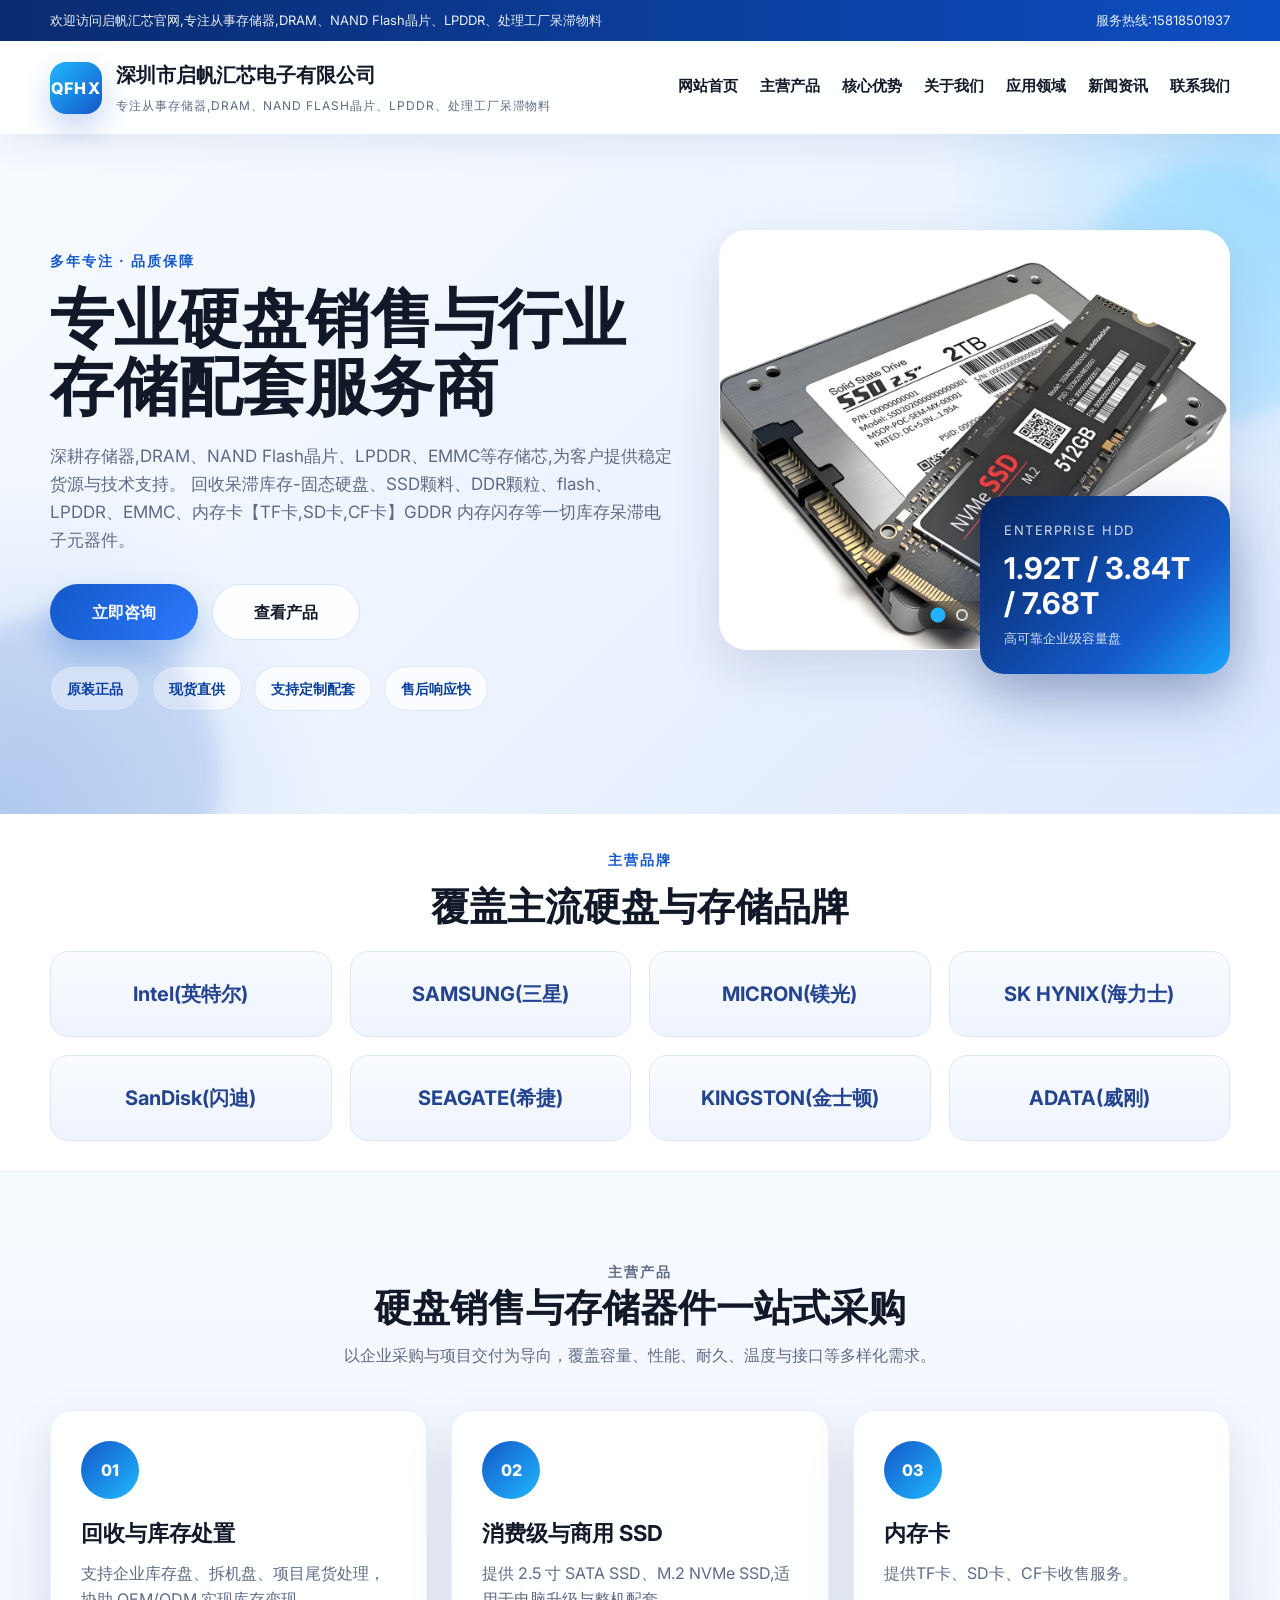
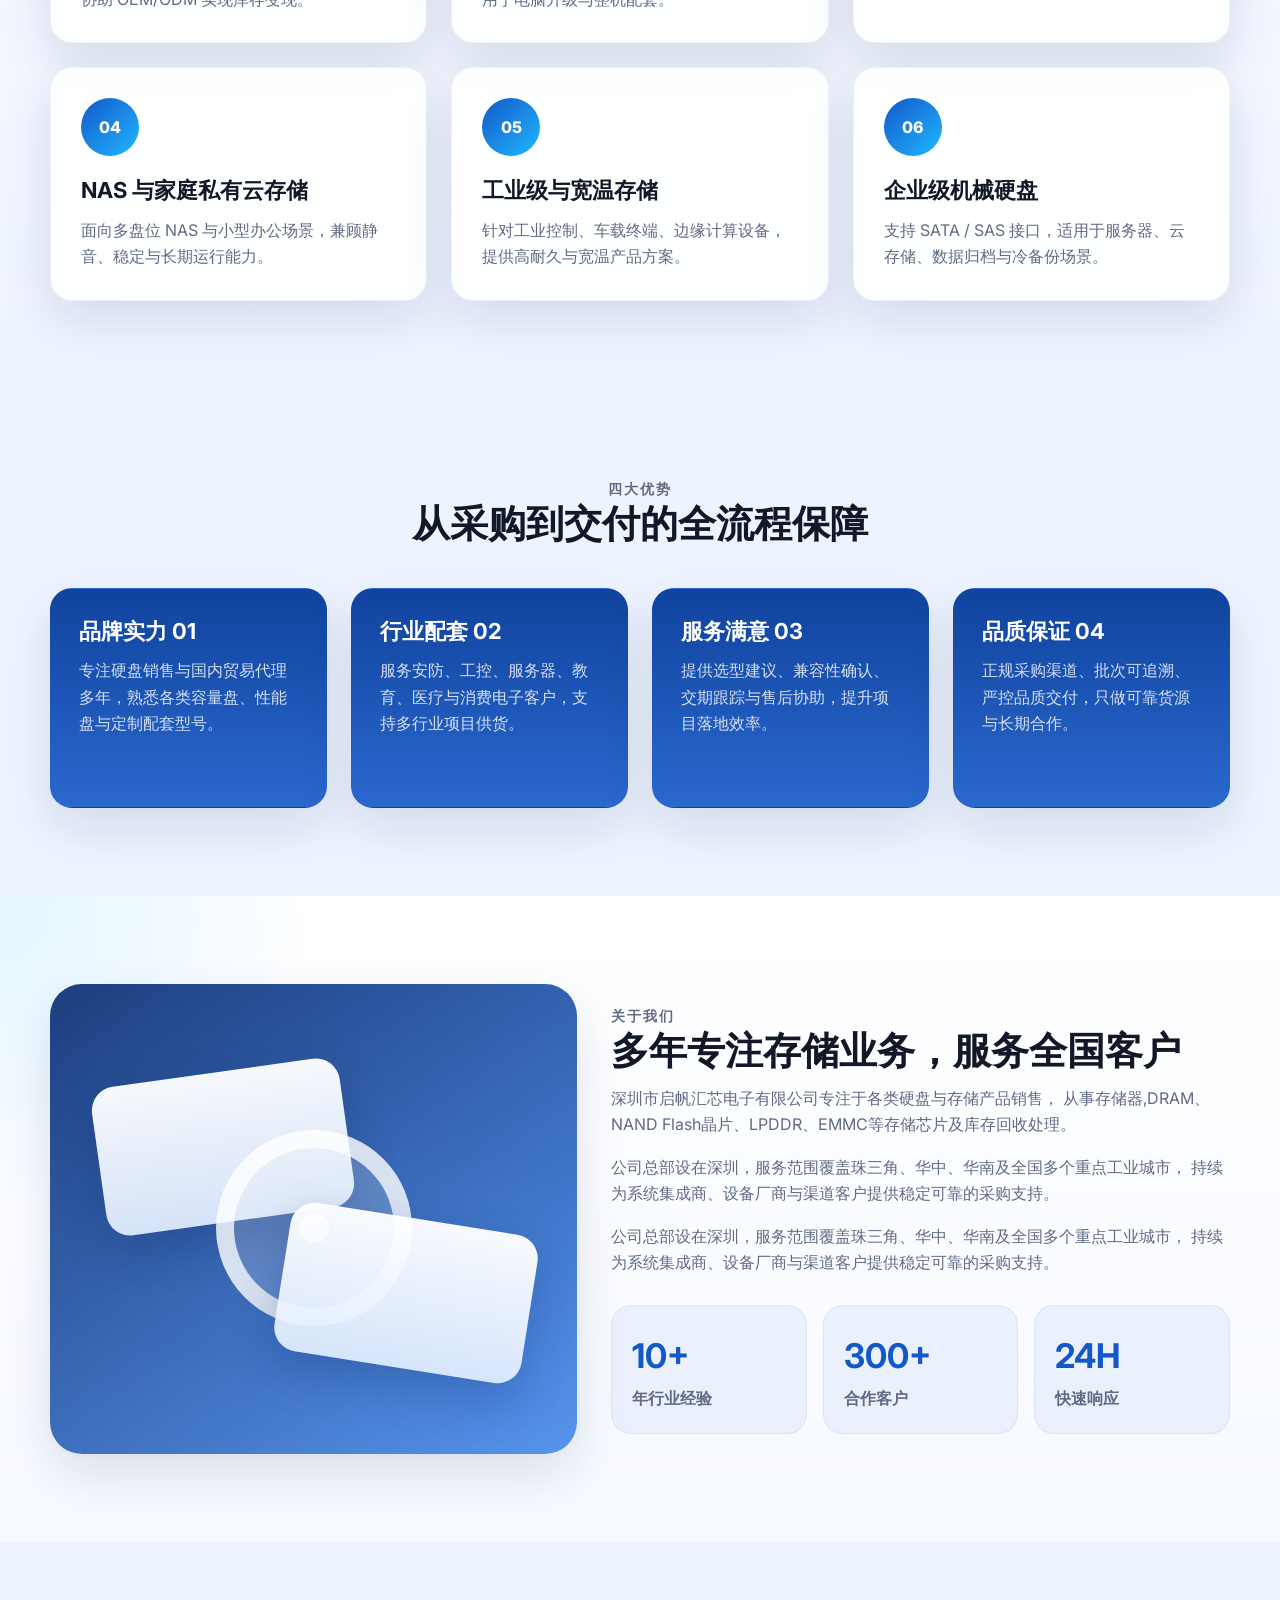
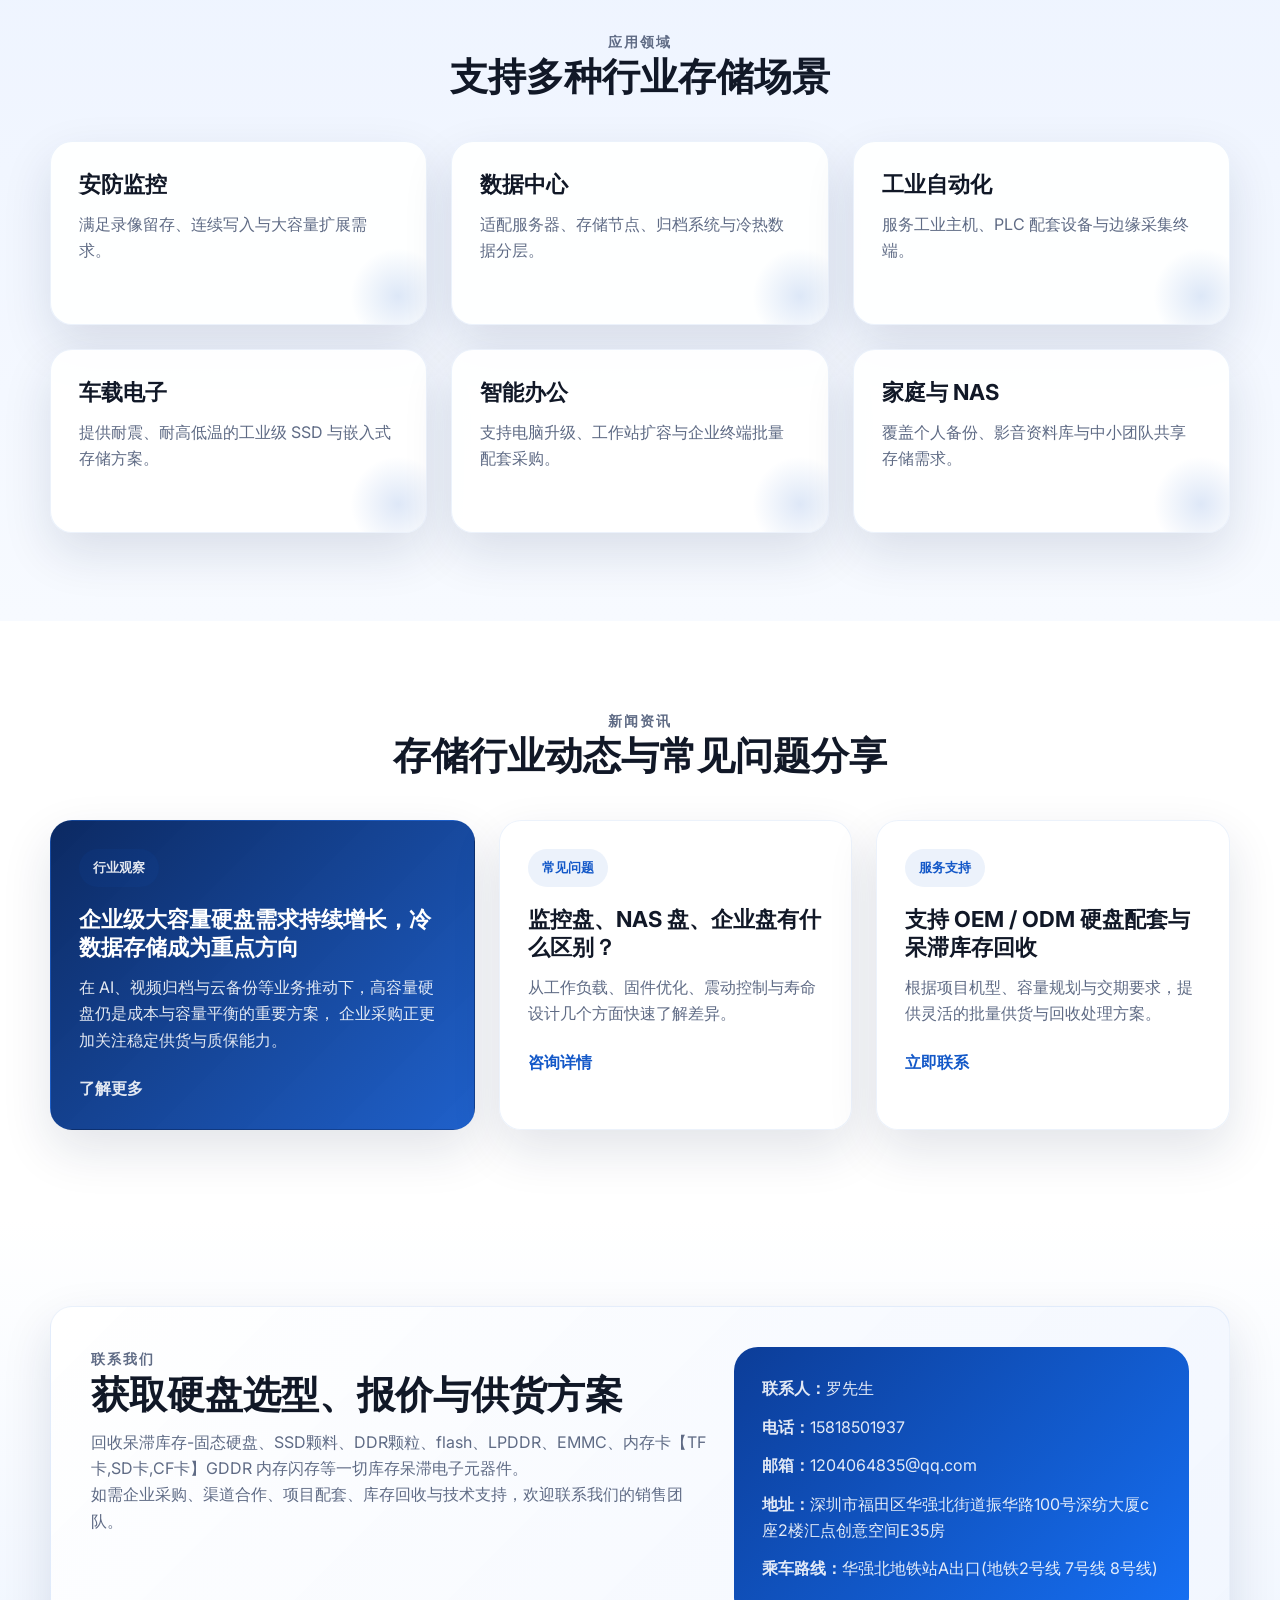
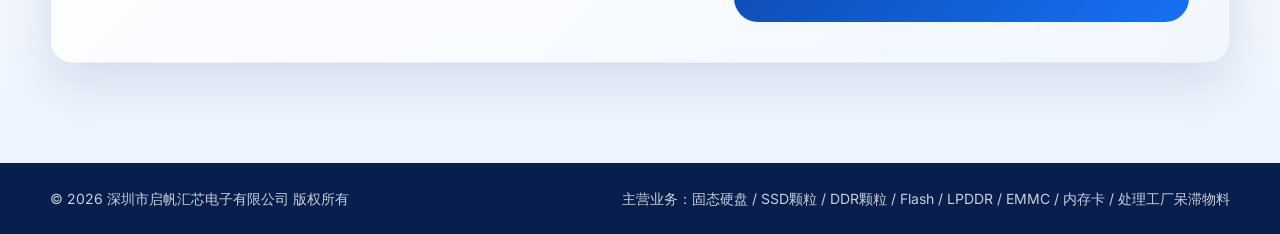
==== index.html @ 25a05909 "Update index.html" ====
<!DOCTYPE html>
<html lang="zh-CN">
<head>
  <meta charset="UTF-8">
  <meta name="viewport" content="width=device-width, initial-scale=1.0">
  <title>深圳市启帆汇芯电子有限公司专注从事存储器,DRAM、NAND Flash晶片、LPDDR、EMMC等存储芯片。</title>
  <meta
    name="description"
    content="深圳市启帆汇芯电子有限公司专注从事存储器,DRAM、NAND Flash晶片、LPDDR、EMMC等存储芯片。"
  >
  <link rel="preconnect" href="https://fonts.googleapis.com">
  <link rel="preconnect" href="https://fonts.gstatic.com" crossorigin>
  <link href="https://fonts.googleapis.com/css2?family=Inter:wght@400;500;600;700;800&display=swap" rel="stylesheet">
  <link rel="stylesheet" href="./styles.css">
</head>
  <script>
const track = document.querySelector('.carousel-track');
const slides = Array.from(track.children);
let currentIndex = 0;

function goToSlide(index) {
  track.style.transform = `translateX(-${index * 100}%)`;
}

// 自动轮播，每5秒切换一次
setInterval(() => {
  currentIndex = (currentIndex + 1) % slides.length;
  goToSlide(currentIndex);
}, 5000);
</script>
<body>
  <header class="site-header">
    <div class="topbar">
      <div class="container topbar-inner">
        <p>欢迎访问启帆汇芯官网,专注从事存储器,DRAM、NAND Flash晶片、LPDDR、处理工厂呆滞物料</p>
        <p>服务热线:15818501937</p>
      </div>
    </div>
    <div class="container nav-wrap">
      <a class="brand" href="#hero" aria-label="首页">
        <span class="brand-mark">QFHX</span>
        <span class="brand-text">
          <strong>深圳市启帆汇芯电子有限公司</strong>
          <em>专注从事存储器,DRAM、NAND Flash晶片、LPDDR、处理工厂呆滞物料</em>
        </span>
      </a>
      <nav class="main-nav" aria-label="导航">
        <a href="#hero">网站首页</a>
        <a href="#products">主营产品</a>
        <a href="#advantages">核心优势</a>
        <a href="#about">关于我们</a>
        <a href="#applications">应用领域</a>
        <a href="#news">新闻资讯</a>
        <a href="#contact">联系我们</a>
      </nav>
    </div>
  </header>

  <main>
    <section class="hero" id="hero">
      <div class="container hero-grid">
        <div class="hero-copy">
          <p class="section-kicker">多年专注 · 品质保障</p>
          <h1>专业硬盘销售与行业存储配套服务商</h1>
          <p class="hero-lead">
            深耕存储器,DRAM、NAND Flash晶片、LPDDR、EMMC等存储芯,为客户提供稳定货源与技术支持。
            回收呆滞库存-固态硬盘、SSD颗料、DDR颗粒、flash、LPDDR、EMMC、内存卡【TF卡,SD卡,CF卡】GDDR 内存闪存等一切库存呆滞电子元器件。
          </p>
          <div class="hero-actions">
            <a class="btn btn-primary" href="#contact">立即咨询</a>
            <a class="btn btn-secondary" href="#products">查看产品</a>
          </div>
          <ul class="hero-points">
            <li>原装正品</li>
            <li>现货直供</li>
            <li>支持定制配套</li>
            <li>售后响应快</li>
          </ul>
        </div>
        <div class="hero-visual" aria-hidden="true">
          <div class="carousel">
            <div class="carousel-track">
              <div class="carousel-slide active">
                <img src="daa9dc8f6645d60b2f59910c9dd0828a.jpg" alt="企业级存储设备">
              </div>
              <div class="carousel-slide">
                <img src="a0b55ef2802356a86e8143f2ae188c2f.jpg" alt="数据中心">
              </div>
              <div class="carousel-slide">
                <img src="ce3185b2ba68b6e7e755b5a45ab343ce.jpg" alt="存储芯片">
              </div>
              
            </div>
            <div class="carousel-indicators">
              <button class="indicator active" data-index="0"></button>
              <button class="indicator" data-index="1"></button>
              <button class="indicator" data-index="2"></button>
              <button class="indicator" data-index="3"></button>
            </div>
          </div>
          <div class="data-panel">
            <span>Enterprise HDD</span>
            <strong>1.92T / 3.84T / 7.68T</strong>
            <small>高可靠企业级容量盘</small>
          </div>
        </div>
      </div>
    </section>

    <section class="brands">
      <div class="container">
        <div class="brands-header">
          <p class="section-kicker">主营品牌</p>
          <h2>覆盖主流硬盘与存储品牌</h2>
        </div>
        <div class="brand-list" aria-label="品牌列表">
          <span>Intel(英特尔)</span>
          <span>SAMSUNG(三星)</span>
          <span>MICRON(镁光)</span>
          <span>SK HYNIX(海力士)</span>
          <span>SanDisk(闪迪)</span>
          <span>SEAGATE(希捷)</span>
          <span>KINGSTON(金士顿)</span>
          <span>ADATA(威刚)</span>
        </div>
      </div>
    </section>

    <section class="products section" id="products">
      <div class="container">
        <div class="section-heading">
          <p class="section-kicker">主营产品</p>
          <h2>硬盘销售与存储器件一站式采购</h2>
          <p>
            以企业采购与项目交付为导向，覆盖容量、性能、耐久、温度与接口等多样化需求。
          </p>
        </div>
        <div class="product-grid">
          <article class="card product-card">
            <div class="icon-circle">01</div>
            <h3>回收与库存处置</h3>
            <p>支持企业库存盘、拆机盘、项目尾货处理，协助 OEM/ODM 实现库存变现。</p>
          </article>
          <article class="card product-card">
            <div class="icon-circle">02</div>
            <h3>消费级与商用 SSD</h3>
            <p>提供 2.5 寸 SATA SSD、M.2 NVMe SSD,适用于电脑升级与整机配套。</p>
          </article>
          <article class="card product-card">
            <div class="icon-circle">03</div>
            <h3>内存卡</h3>
            <p>提供TF卡、SD卡、CF卡收售服务。</p>
          </article>
          <article class="card product-card">
            <div class="icon-circle">04</div>
            <h3>NAS 与家庭私有云存储</h3>
            <p>面向多盘位 NAS 与小型办公场景，兼顾静音、稳定与长期运行能力。</p>
          </article>
          <article class="card product-card">
            <div class="icon-circle">05</div>
            <h3>工业级与宽温存储</h3>
            <p>针对工业控制、车载终端、边缘计算设备，提供高耐久与宽温产品方案。</p>
          </article>
          <article class="card product-card">
            <div class="icon-circle">06</div>
            <h3>企业级机械硬盘</h3>
            <p>支持 SATA / SAS 接口，适用于服务器、云存储、数据归档与冷备份场景。</p>
          </article>
        </div>
      </div>
    </section>

    <section class="advantages section" id="advantages">
      <div class="container">
        <div class="section-heading">
          <p class="section-kicker">四大优势</p>
          <h2>从采购到交付的全流程保障</h2>
        </div>
        <div class="advantage-grid">
          <article class="advantage-item">
            <h3>品牌实力 01</h3>
            <p>专注硬盘销售与国内贸易代理多年，熟悉各类容量盘、性能盘与定制配套型号。</p>
          </article>
          <article class="advantage-item">
            <h3>行业配套 02</h3>
            <p>服务安防、工控、服务器、教育、医疗与消费电子客户，支持多行业项目供货。</p>
          </article>
          <article class="advantage-item">
            <h3>服务满意 03</h3>
            <p>提供选型建议、兼容性确认、交期跟踪与售后协助，提升项目落地效率。</p>
          </article>
          <article class="advantage-item">
            <h3>品质保证 04</h3>
            <p>正规采购渠道、批次可追溯、严控品质交付，只做可靠货源与长期合作。</p>
          </article>
        </div>
      </div>
    </section>

    <section class="about section" id="about">
      <div class="container about-grid">
        <div class="about-image" aria-hidden="true">
          <div class="about-frame"></div>
        </div>
        <div class="about-copy">
          <p class="section-kicker">关于我们</p>
          <h2>多年专注存储业务，服务全国客户</h2>
          <p>
            深圳市启帆汇芯电子有限公司专注于各类硬盘与存储产品销售，
            从事存储器,DRAM、NAND Flash晶片、LPDDR、EMMC等存储芯片及库存回收处理。
          </p>
          <p>
           公司总部设在深圳，服务范围覆盖珠三角、华中、华南及全国多个重点工业城市， 持续为系统集成商、设备厂商与渠道客户提供稳定可靠的采购支持。
          </p>
          <p>
           公司总部设在深圳，服务范围覆盖珠三角、华中、华南及全国多个重点工业城市， 持续为系统集成商、设备厂商与渠道客户提供稳定可靠的采购支持。
          </p>
          <div class="stats">
            <div>
              <strong>10+</strong>
              <span>年行业经验</span>
            </div>
            <div>
              <strong>300+</strong>
              <span>合作客户</span>
            </div>
            <div>
              <strong>24H</strong>
              <span>快速响应</span>
            </div>
          </div>
        </div>
      </div>
    </section>

    <section class="applications section" id="applications">
      <div class="container">
        <div class="section-heading">
          <p class="section-kicker">应用领域</p>
          <h2>支持多种行业存储场景</h2>
        </div>
        <div class="application-grid">
          <article class="application-card">
            <h3>安防监控</h3>
            <p>满足录像留存、连续写入与大容量扩展需求。</p>
          </article>
          <article class="application-card">
            <h3>数据中心</h3>
            <p>适配服务器、存储节点、归档系统与冷热数据分层。</p>
          </article>
          <article class="application-card">
            <h3>工业自动化</h3>
            <p>服务工业主机、PLC 配套设备与边缘采集终端。</p>
          </article>
          <article class="application-card">
            <h3>车载电子</h3>
            <p>提供耐震、耐高低温的工业级 SSD 与嵌入式存储方案。</p>
          </article>
          <article class="application-card">
            <h3>智能办公</h3>
            <p>支持电脑升级、工作站扩容与企业终端批量配套采购。</p>
          </article>
          <article class="application-card">
            <h3>家庭与 NAS</h3>
            <p>覆盖个人备份、影音资料库与中小团队共享存储需求。</p>
          </article>
        </div>
      </div>
    </section>

    <section class="news section" id="news">
      <div class="container">
        <div class="section-heading">
          <p class="section-kicker">新闻资讯</p>
          <h2>存储行业动态与常见问题分享</h2>
        </div>
        <div class="news-grid">
          <article class="news-card featured">
            <span class="news-tag">行业观察</span>
            <h3>企业级大容量硬盘需求持续增长，冷数据存储成为重点方向</h3>
            <p>
              在 AI、视频归档与云备份等业务推动下，高容量硬盘仍是成本与容量平衡的重要方案，
              企业采购正更加关注稳定供货与质保能力。
            </p>
            <a href="#contact">了解更多</a>
          </article>
          <article class="news-card">
            <span class="news-tag">常见问题</span>
            <h3>监控盘、NAS 盘、企业盘有什么区别？</h3>
            <p>从工作负载、固件优化、震动控制与寿命设计几个方面快速了解差异。</p>
            <a href="#contact">咨询详情</a>
          </article>
          <article class="news-card">
            <span class="news-tag">服务支持</span>
            <h3>支持 OEM / ODM 硬盘配套与呆滞库存回收</h3>
            <p>根据项目机型、容量规划与交期要求，提供灵活的批量供货与回收处理方案。</p>
            <a href="#contact">立即联系</a>
          </article>
        </div>
      </div>
    </section>

    <section class="contact section" id="contact">
      <div class="container contact-box">
        <div>
          <p class="section-kicker">联系我们</p>
          <h2>获取硬盘选型、报价与供货方案</h2>
          <p>
            回收呆滞库存-固态硬盘、SSD颗料、DDR颗粒、flash、LPDDR、EMMC、内存卡【TF卡,SD卡,CF卡】GDDR 内存闪存等一切库存呆滞电子元器件。
          </p>
          <p>
            如需企业采购、渠道合作、项目配套、库存回收与技术支持，欢迎联系我们的销售团队。
          </p>
        </div>
        <div class="contact-details">
          <p><strong>联系人：</strong>罗先生</p>
          <p><strong>电话：</strong>15818501937</p>
          <p><strong>邮箱：</strong>1204064835@qq.com</p>
          <p><strong>地址：</strong>深圳市福田区华强北街道振华路100号深纺大厦c座2楼汇点创意空间E35房</p>
          <p><strong>乘车路线：</strong>华强北地铁站A出口(地铁2号线 7号线 8号线)</p>
        </div>
      </div>
    </section>
  </main>

  <footer class="site-footer">
    <div class="container footer-inner">
      <p>© 2026 深圳市启帆汇芯电子有限公司 版权所有</p>
      <p>主营业务：固态硬盘 / SSD颗粒 / DDR颗粒 / Flash / LPDDR / EMMC / 内存卡 / 处理工厂呆滞物料</p>
    </div>
  </footer>

  <script>
    (function () {
      const track = document.querySelector('.carousel-track');
      const slides = document.querySelectorAll('.carousel-slide');
      const indicators = document.querySelectorAll('.carousel-indicators .indicator');
      let current = 0;
      let timer;

      function goTo(index) {
        slides[current].classList.remove('active');
        indicators[current].classList.remove('active');
        current = (index + slides.length) % slides.length;
        slides[current].classList.add('active');
        indicators[current].classList.add('active');
        track.style.transform = `translateX(-${current * 100}%)`;
      }

      function next() {
        goTo(current + 1);
      }

      indicators.forEach(function (btn) {
        btn.addEventListener('click', function () {
          clearInterval(timer);
          goTo(parseInt(this.dataset.index, 10));
          timer = setInterval(next, 4000);
        });
      });

      timer = setInterval(next, 4000);
    })();
  </script>
</body>
</html>
---- styles.css ----
:root {
  --primary: #1358c8;
  --primary-deep: #0b3f9c;
  --accent: #20b8ff;
  --ink: #111827;
  --muted: #5f6b85;
  --line: #dfe7f5;
  --surface: #f5f8ff;
  --white: #ffffff;
  --shadow: 0 20px 50px rgba(17, 36, 76, 0.12);
  --radius: 22px;
}

* {
  box-sizing: border-box;
}

html {
  scroll-behavior: smooth;
}

body {
  margin: 0;
  font-family: "Inter", "Microsoft YaHei", sans-serif;
  color: var(--ink);
  background: #eef4ff;
  line-height: 1.65;
}

a {
  color: inherit;
  text-decoration: none;
}

img {
  max-width: 100%;
  display: block;
}

.container {
  width: min(1180px, calc(100% - 6px));
  margin: 0 auto;
}

.section {
  padding: 88px 0;
}

.section-kicker {
  margin: 0 0 12px;
  color: var(--primary);
  font-size: 14px;
  font-weight: 700;
  letter-spacing: 0.14em;
  text-transform: uppercase;
}

.section-heading {
  text-align: center;
  margin-bottom: 42px;
}

.section-heading h2,
.about-copy h2,
.contact-box h2,
.brands-header h2 {
  margin: 0 0 12px;
  font-size: clamp(30px, 3vw, 42px);
  line-height: 1.2;
}

.section-heading p,
.about-copy p,
.contact-box p,
.hero-lead,
.product-card p,
.advantage-item p,
.application-card p,
.news-card p {
  margin: 0;
  color: var(--muted);
}

.topbar {
  background: linear-gradient(90deg, #0a2b70, #0c4ec2);
  color: rgba(255, 255, 255, 0.92);
  font-size: 13px;
}

.topbar-inner {
  display: flex;
  justify-content: space-between;
  gap: 16px;
  padding: 10px 0;
}

.topbar-inner p {
  margin: 0;
}

.site-header {
  position: sticky;
  top: 0;
  z-index: 10;
  backdrop-filter: blur(14px);
  background: rgba(255, 255, 255, 0.94);
  box-shadow: 0 12px 32px rgba(33, 56, 110, 0.08);
}

.nav-wrap {
  display: flex;
  align-items: center;
  justify-content: space-between;
  gap: 20px;
  padding: 18px 0;
}

.brand {
  display: inline-flex;
  align-items: center;
  gap: 14px;
}

.brand-mark {
  width: 52px;
  height: 52px;
  border-radius: 16px;
  display: grid;
  place-items: center;
  background: linear-gradient(135deg, var(--accent), var(--primary));
  color: var(--white);
  font-weight: 800;
  letter-spacing: 0.08em;
  box-shadow: 0 14px 30px rgba(19, 88, 200, 0.24);
}

.brand-text {
  display: flex;
  flex-direction: column;
  gap: 4px;
}

.brand-text strong {
  font-size: 20px;
}

.brand-text em {
  font-style: normal;
  font-size: 12px;
  color: var(--muted);
  letter-spacing: 0.08em;
  text-transform: uppercase;
}

.main-nav {
  display: flex;
  flex-wrap: wrap;
  justify-content: flex-end;
  gap: 22px;
  font-size: 15px;
  font-weight: 600;
}

.main-nav a {
  position: relative;
  padding-bottom: 2px;
}

.main-nav a::after {
  content: "";
  position: absolute;
  left: 0;
  bottom: -4px;
  width: 100%;
  height: 2px;
  background: var(--primary);
  transform: scaleX(0);
  transform-origin: center;
  transition: transform 0.25s ease;
}

.main-nav a:hover::after {
  transform: scaleX(1);
}

.hero {
  position: relative;
  overflow: hidden;
  padding: 96px 0 84px;
  background:
    radial-gradient(circle at right top, rgba(32, 184, 255, 0.28), transparent 24%),
    radial-gradient(circle at left bottom, rgba(19, 88, 200, 0.16), transparent 24%),
    linear-gradient(135deg, #f7fbff 0%, #edf4ff 50%, #dce8ff 100%);
}

.hero::before,
.hero::after {
  content: "";
  position: absolute;
  border-radius: 50%;
  filter: blur(10px);
}

.hero::before {
  width: 260px;
  height: 260px;
  right: -60px;
  top: 30px;
  background: rgba(32, 184, 255, 0.16);
}

.hero::after {
  width: 320px;
  height: 320px;
  left: -100px;
  bottom: -120px;
  background: rgba(19, 88, 200, 0.14);
}

.hero-grid {
  display: grid;
  grid-template-columns: 1.1fr 0.9fr;
  gap: 44px;
  align-items: center;
}

.hero-copy h1 {
  margin: 0 0 22px;
  font-size: clamp(40px, 5vw, 66px);
  line-height: 1.06;
}

.hero-lead {
  max-width: 640px;
  font-size: 17px;
}

.hero-actions {
  display: flex;
  gap: 14px;
  margin: 30px 0 26px;
}

.btn {
  display: inline-flex;
  align-items: center;
  justify-content: center;
  min-width: 148px;
  padding: 14px 22px;
  border-radius: 999px;
  font-weight: 700;
  transition: transform 0.25s ease, box-shadow 0.25s ease;
}

.btn:hover {
  transform: translateY(-2px);
}

.btn-primary {
  color: var(--white);
  background: linear-gradient(135deg, var(--primary), #2e7bff);
  box-shadow: 0 16px 30px rgba(19, 88, 200, 0.28);
}

.btn-secondary {
  background: rgba(255, 255, 255, 0.86);
  border: 1px solid rgba(19, 88, 200, 0.15);
}

.hero-points {
  list-style: none;
  padding: 0;
  margin: 0;
  display: flex;
  flex-wrap: wrap;
  gap: 12px;
}

.hero-points li {
  padding: 10px 16px;
  border-radius: 999px;
  background: rgba(255, 255, 255, 0.72);
  color: var(--primary-deep);
  border: 1px solid rgba(19, 88, 200, 0.12);
  font-size: 14px;
  font-weight: 700;
}

.hero-visual {
  position: relative;
  min-height: 500px;
}

.carousel {
  position: relative;
  width: 100%;
  height: 420px;
  border-radius: 28px;
  overflow: hidden;
  box-shadow: var(--shadow);
  background:
    linear-gradient(145deg, rgba(255, 255, 255, 0.95), rgba(230, 239, 255, 0.94)),
    linear-gradient(135deg, rgba(16, 56, 140, 0.4), rgba(32, 184, 255, 0.2));
  border: 1px solid rgba(255, 255, 255, 0.8);
}

.carousel-track {
  display: flex;
  width: 100%;
  height: 100%;
  transition: transform 0.6s cubic-bezier(0.25, 0.46, 0.45, 0.94);
}

.carousel-slide {
  min-width: 100%;
  height: 100%;
  opacity: 0;
  transition: opacity 0.6s ease;
}

.carousel-slide.active {
  opacity: 1;
}

.carousel-slide img {
  width: 100%;
  height: 100%;
  object-fit: cover;
}

.carousel-indicators {
  position: absolute;
  bottom: 20px;
  left: 50%;
  transform: translateX(-50%);
  display: flex;
  gap: 12px;
  padding: 8px 14px;
  border-radius: 999px;
  background: rgba(0, 0, 0, 0.28);
  backdrop-filter: blur(8px);
}

.carousel-indicators .indicator {
  width: 12px;
  height: 12px;
  border-radius: 50%;
  border: 2px solid rgba(255, 255, 255, 0.9);
  background: transparent;
  cursor: pointer;
  padding: 0;
  transition: all 0.3s ease;
}

.carousel-indicators .indicator.active {
  background: var(--accent);
  border-color: var(--accent);
  transform: scale(1.25);
}

.carousel-indicators .indicator:hover {
  background: rgba(255, 255, 255, 0.6);
}

.data-panel {
  position: absolute;
  right: 0;
  bottom: 56px;
  width: 250px;
  padding: 24px;
  border-radius: 24px;
  color: var(--white);
  background: linear-gradient(135deg, #07255f, #145bcb 70%, #1aa5ff);
  box-shadow: 0 24px 60px rgba(9, 44, 112, 0.34);
}

.data-panel span,
.data-panel small {
  display: block;
}

.data-panel span {
  opacity: 0.8;
  font-size: 13px;
  letter-spacing: 0.12em;
  text-transform: uppercase;
}

.data-panel strong {
  display: block;
  margin: 10px 0 8px;
  font-size: 30px;
  line-height: 1.15;
}

.data-panel small {
  color: rgba(255, 255, 255, 0.82);
}

.brands {
  padding: 34px 0 30px;
  background: var(--white);
  border-bottom: 1px solid rgba(19, 88, 200, 0.08);
}

.brands-header {
  text-align: center;
  margin-bottom: 22px;
}

.brand-list {
  display: grid;
  grid-template-columns: repeat(4, minmax(0, 1fr));
  gap: 18px;
}

.brand-list span {
  display: grid;
  place-items: center;
  min-height: 86px;
  border-radius: 18px;
  background: linear-gradient(180deg, #f9fbff, #eef4ff);
  border: 1px solid var(--line);
  font-size: 20px;
  font-weight: 700;
  color: #24448f;
}

.products {
  background: linear-gradient(180deg, #f7faff, #eef4ff);
}

.product-grid,
.advantage-grid,
.application-grid,
.news-grid {
  display: grid;
  gap: 24px;
}

.product-grid {
  grid-template-columns: repeat(3, minmax(0, 1fr));
}

.card,
.advantage-item,
.application-card,
.news-card,
.contact-box {
  border-radius: var(--radius);
  background: rgba(255, 255, 255, 0.92);
  border: 1px solid rgba(19, 88, 200, 0.08);
  box-shadow: var(--shadow);
}

.product-card {
  padding: 30px;
}

.icon-circle {
  width: 58px;
  height: 58px;
  display: grid;
  place-items: center;
  margin-bottom: 20px;
  border-radius: 50%;
  color: var(--white);
  font-weight: 800;
  background: linear-gradient(135deg, var(--primary), var(--accent));
}

.product-card h3,
.advantage-item h3,
.application-card h3,
.news-card h3 {
  margin: 0 0 12px;
  font-size: 22px;
  line-height: 1.3;
}

.advantage-grid {
  grid-template-columns: repeat(4, minmax(0, 1fr));
}

.advantage-item {
  padding: 28px;
  min-height: 220px;
  background:
    linear-gradient(180deg, rgba(11, 63, 156, 0.98), rgba(19, 88, 200, 0.9)),
    var(--white);
  color: var(--white);
}

.advantage-item p {
  color: rgba(255, 255, 255, 0.82);
}

.about {
  background:
    radial-gradient(circle at left top, rgba(32, 184, 255, 0.12), transparent 22%),
    linear-gradient(180deg, #ffffff, #f6f9ff);
}

.about-grid {
  display: grid;
  grid-template-columns: 0.92fr 1.08fr;
  gap: 34px;
  align-items: center;
}

.about-image {
  min-height: 470px;
  border-radius: 32px;
  background:
    linear-gradient(145deg, rgba(9, 44, 112, 0.9), rgba(23, 108, 230, 0.72)),
    linear-gradient(180deg, #d8e5ff, #f9fbff);
  position: relative;
  overflow: hidden;
  box-shadow: var(--shadow);
}

.about-image::before,
.about-image::after,
.about-frame::before,
.about-frame::after {
  content: "";
  position: absolute;
  border-radius: 24px;
}

.about-image::before {
  width: 250px;
  height: 150px;
  left: 48px;
  top: 88px;
  transform: rotate(-8deg);
  background: linear-gradient(180deg, rgba(255, 255, 255, 0.96), rgba(227, 238, 255, 0.92));
  box-shadow: 0 18px 45px rgba(7, 37, 95, 0.24);
}

.about-image::after {
  width: 250px;
  height: 150px;
  right: 46px;
  bottom: 86px;
  transform: rotate(9deg);
  background: linear-gradient(180deg, rgba(255, 255, 255, 0.96), rgba(227, 238, 255, 0.92));
  box-shadow: 0 18px 45px rgba(7, 37, 95, 0.24);
}

.about-frame {
  position: absolute;
  inset: 0;
}

.about-frame::before {
  width: 160px;
  height: 160px;
  left: 50%;
  top: 52%;
  transform: translate(-50%, -50%);
  border-radius: 50%;
  border: 18px solid rgba(255, 255, 255, 0.76);
  background: rgba(255, 255, 255, 0.2);
}

.about-frame::after {
  width: 30px;
  height: 30px;
  left: 50%;
  top: 52%;
  transform: translate(-50%, -50%);
  border-radius: 50%;
  background: rgba(255, 255, 255, 0.9);
}

.about-copy {
  padding: 10px 0;
}

.about-copy p + p {
  margin-top: 16px;
}

.stats {
  display: grid;
  grid-template-columns: repeat(3, minmax(0, 1fr));
  gap: 16px;
  margin-top: 30px;
}

.stats div {
  padding: 22px 20px;
  border-radius: 20px;
  background: rgba(19, 88, 200, 0.06);
  border: 1px solid rgba(19, 88, 200, 0.08);
}

.stats strong {
  display: block;
  font-size: 34px;
  color: var(--primary);
}

.stats span {
  color: var(--muted);
  font-weight: 600;
}

.applications {
  background: linear-gradient(180deg, #eef4ff, #f7faff);
}

.application-grid {
  grid-template-columns: repeat(3, minmax(0, 1fr));
}

.application-card {
  padding: 28px;
  min-height: 184px;
  position: relative;
  overflow: hidden;
}

.application-card::after {
  content: "";
  position: absolute;
  width: 96px;
  height: 96px;
  right: -20px;
  bottom: -20px;
  border-radius: 50%;
  background: radial-gradient(circle, rgba(19, 88, 200, 0.14), transparent 70%);
}

.news {
  background: #ffffff;
}

.news-grid {
  grid-template-columns: 1.2fr 1fr 1fr;
}

.news-card {
  padding: 28px;
  min-height: 280px;
}

.news-card.featured {
  background:
    linear-gradient(135deg, rgba(7, 37, 95, 0.98), rgba(19, 88, 200, 0.95)),
    var(--white);
  color: var(--white);
}

.news-card.featured p,
.news-card.featured a,
.news-card.featured .news-tag {
  color: rgba(255, 255, 255, 0.88);
}

.news-tag {
  display: inline-flex;
  margin-bottom: 18px;
  padding: 8px 14px;
  border-radius: 999px;
  background: rgba(19, 88, 200, 0.08);
  color: var(--primary);
  font-size: 13px;
  font-weight: 700;
}

.news-card a {
  display: inline-block;
  margin-top: 22px;
  color: var(--primary);
  font-weight: 700;
}

.contact {
  padding-bottom: 100px;
  background: linear-gradient(180deg, #ffffff, #edf4ff);
}

.contact-box {
  display: grid;
  grid-template-columns: 1.15fr 0.85fr;
  gap: 28px;
  padding: 40px;
  background:
    linear-gradient(135deg, rgba(255, 255, 255, 0.94), rgba(241, 246, 255, 0.98)),
    var(--white);
}

.contact-details {
  padding: 28px;
  border-radius: 24px;
  color: var(--white);
  background: linear-gradient(135deg, #0c3d98, #1670f4);
}

.contact-details p {
  margin: 0 0 12px;
  color: rgba(255, 255, 255, 0.88);
}

.site-footer {
  background: #081e4d;
  color: rgba(255, 255, 255, 0.78);
}

.footer-inner {
  display: flex;
  justify-content: space-between;
  gap: 20px;
  padding: 24px 0;
  font-size: 14px;
}

.footer-inner p {
  margin: 0;
}

@media (max-width: 1080px) {
  .hero-grid,
  .about-grid,
  .contact-box,
  .news-grid {
    grid-template-columns: 1fr;
  }

  .product-grid,
  .advantage-grid,
  .application-grid,
  .brand-list {
    grid-template-columns: repeat(2, minmax(0, 1fr));
  }

  .hero-visual {
    min-height: 420px;
  }
}

@media (max-width: 820px) {
  .topbar {
    display: none;
  }

  .site-header {
    position: static;
  }

  .nav-wrap {
    flex-direction: column;
    align-items: flex-start;
  }

  .main-nav {
    justify-content: flex-start;
    gap: 14px 18px;
  }

  .section,
  .hero {
    padding: 72px 0;
  }

  .product-grid,
  .advantage-grid,
  .application-grid,
  .news-grid,
  .brand-list,
  .stats {
    grid-template-columns: 1fr;
  }

  .hero-visual {
    min-height: 360px;
  }

  .data-panel {
    position: relative;
    width: auto;
    margin: 20px 12px 0;
    right: auto;
    bottom: auto;
  }

  .carousel {
    height: 340px;
  }

  .contact-box {
    padding: 28px;
  }

  .footer-inner {
    flex-direction: column;
  }
}
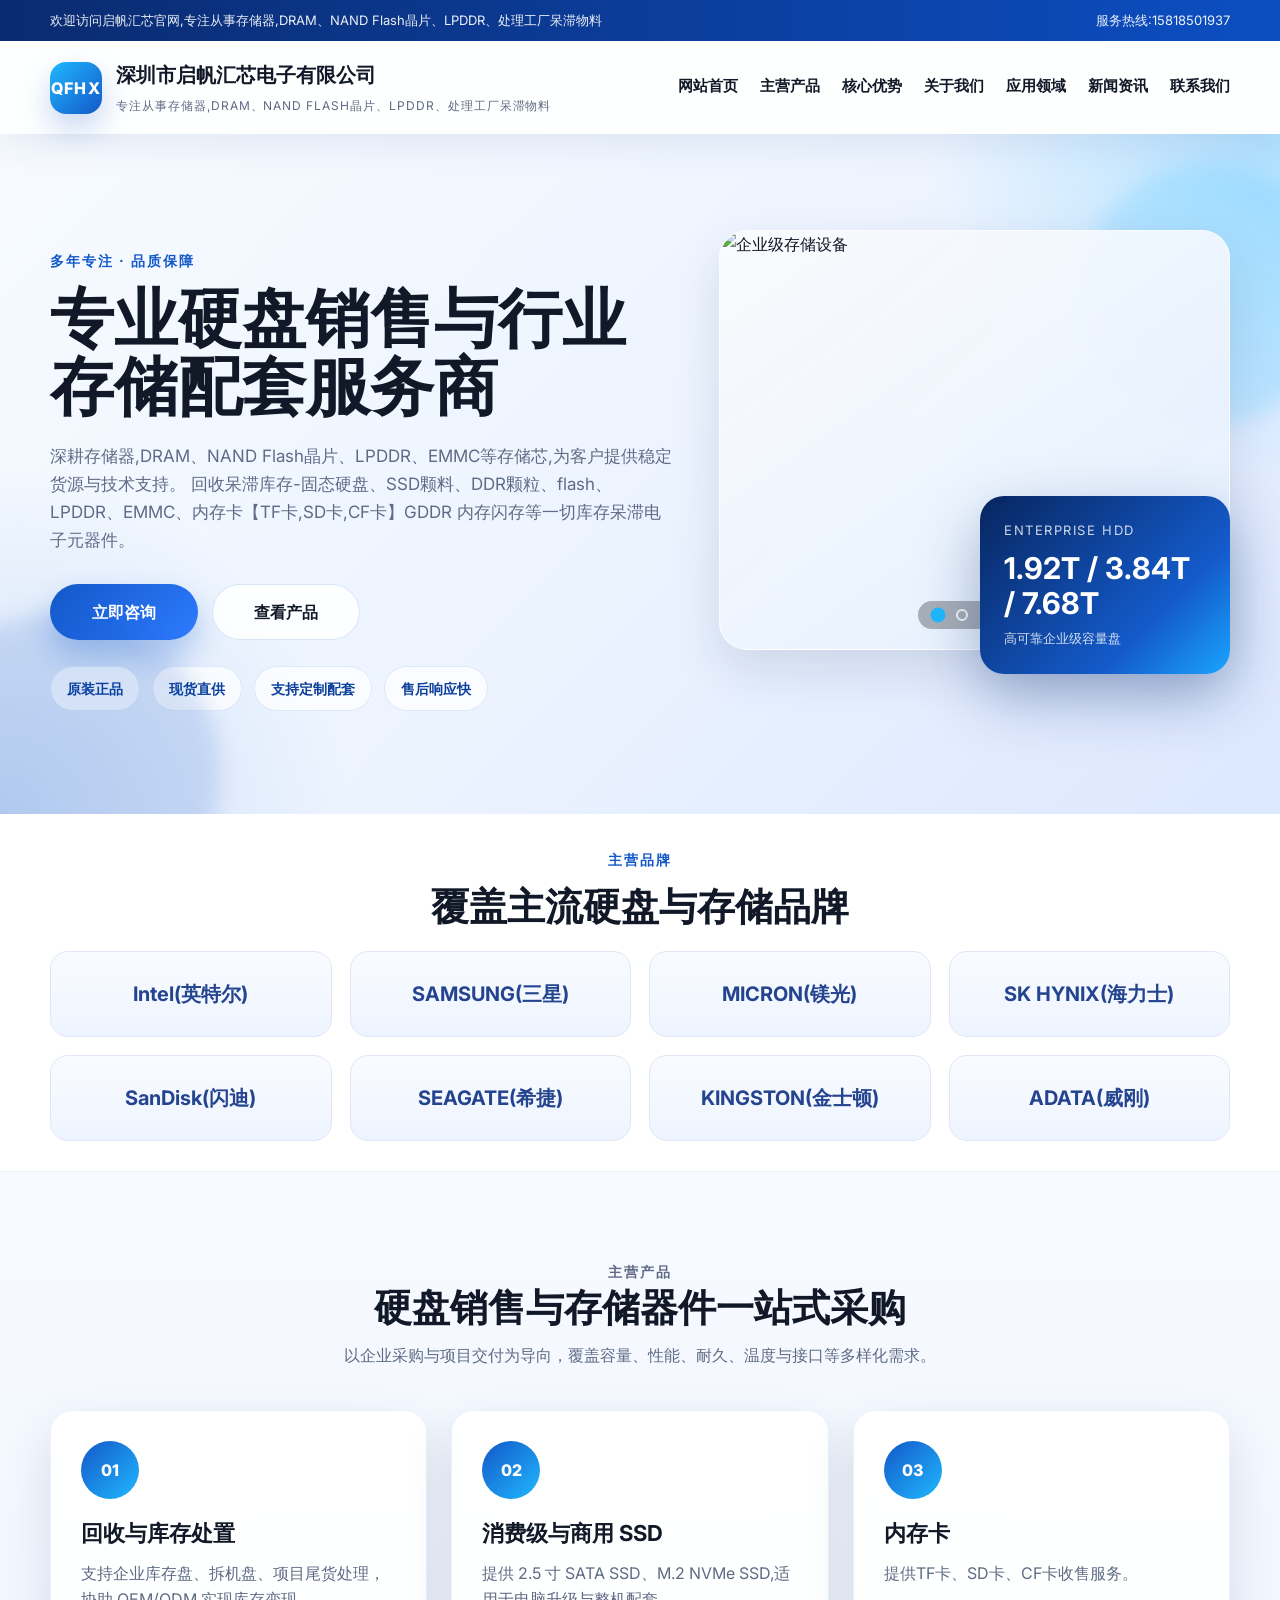
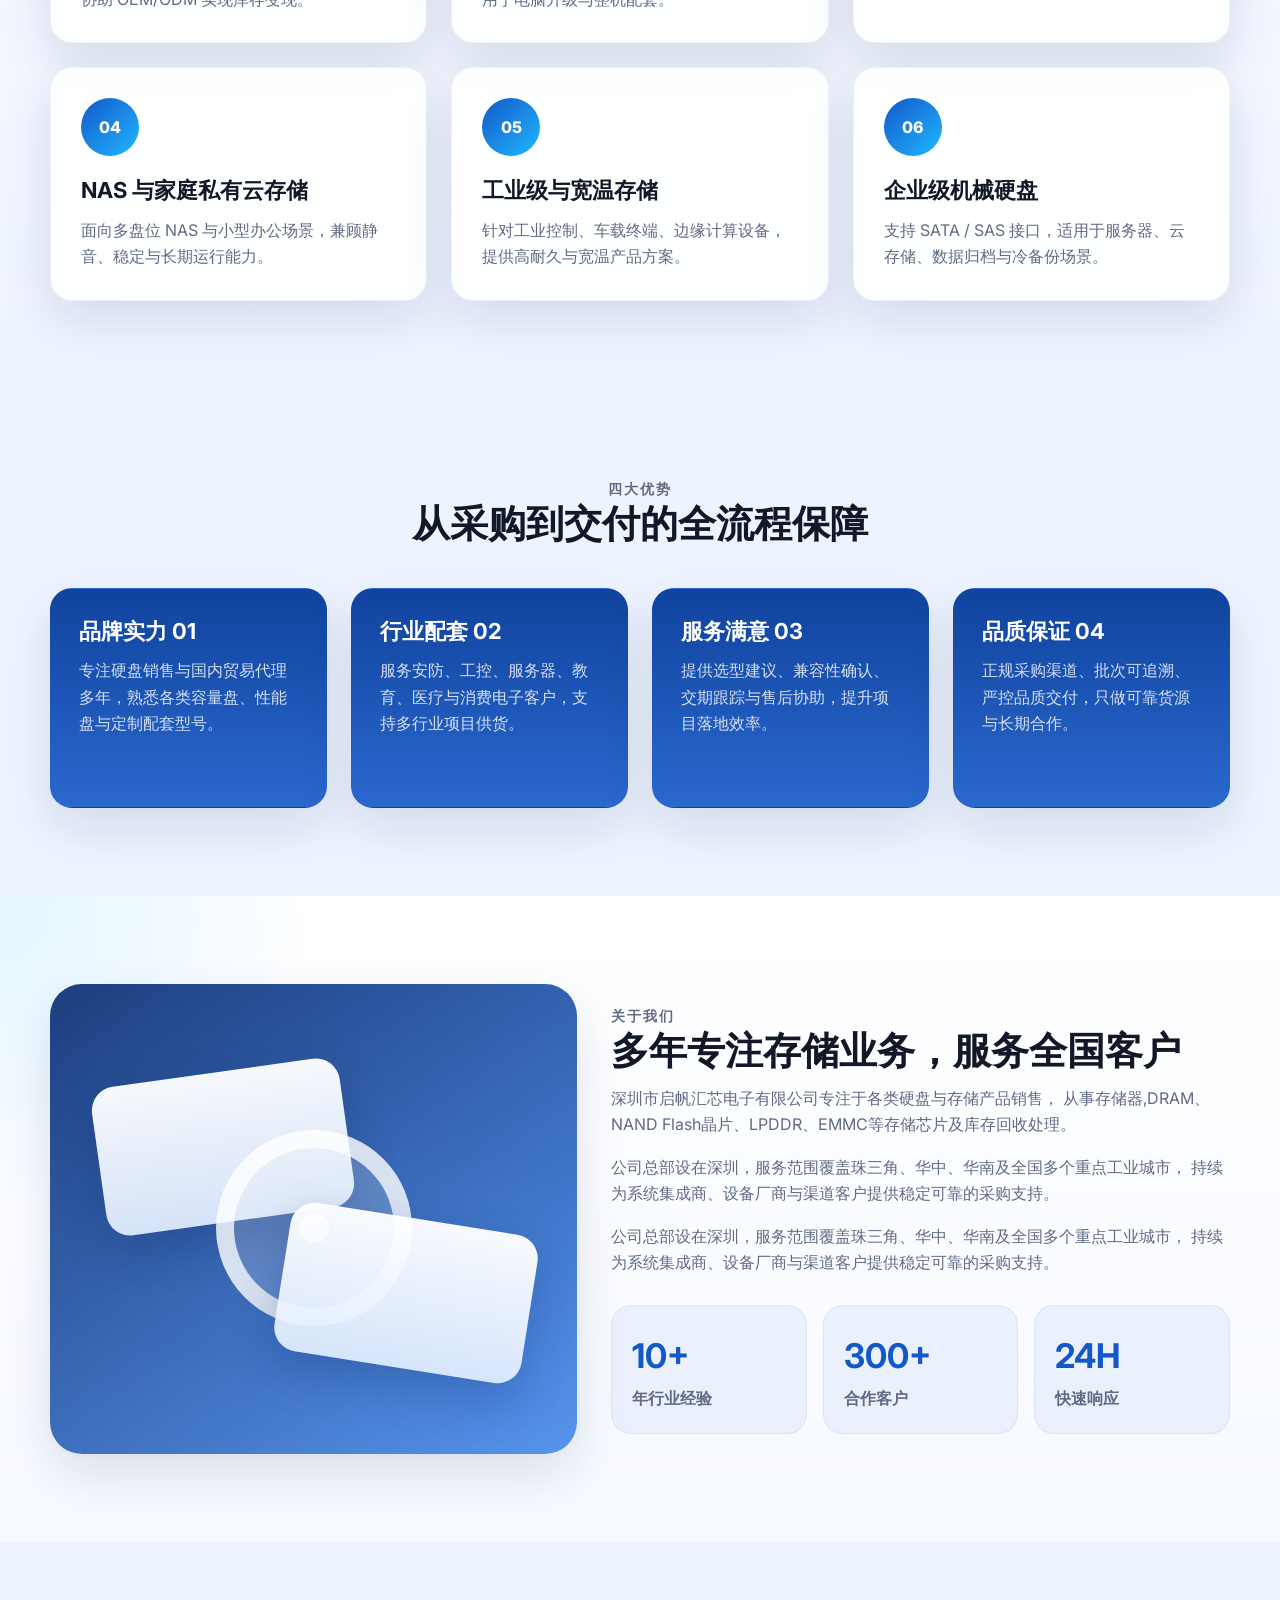
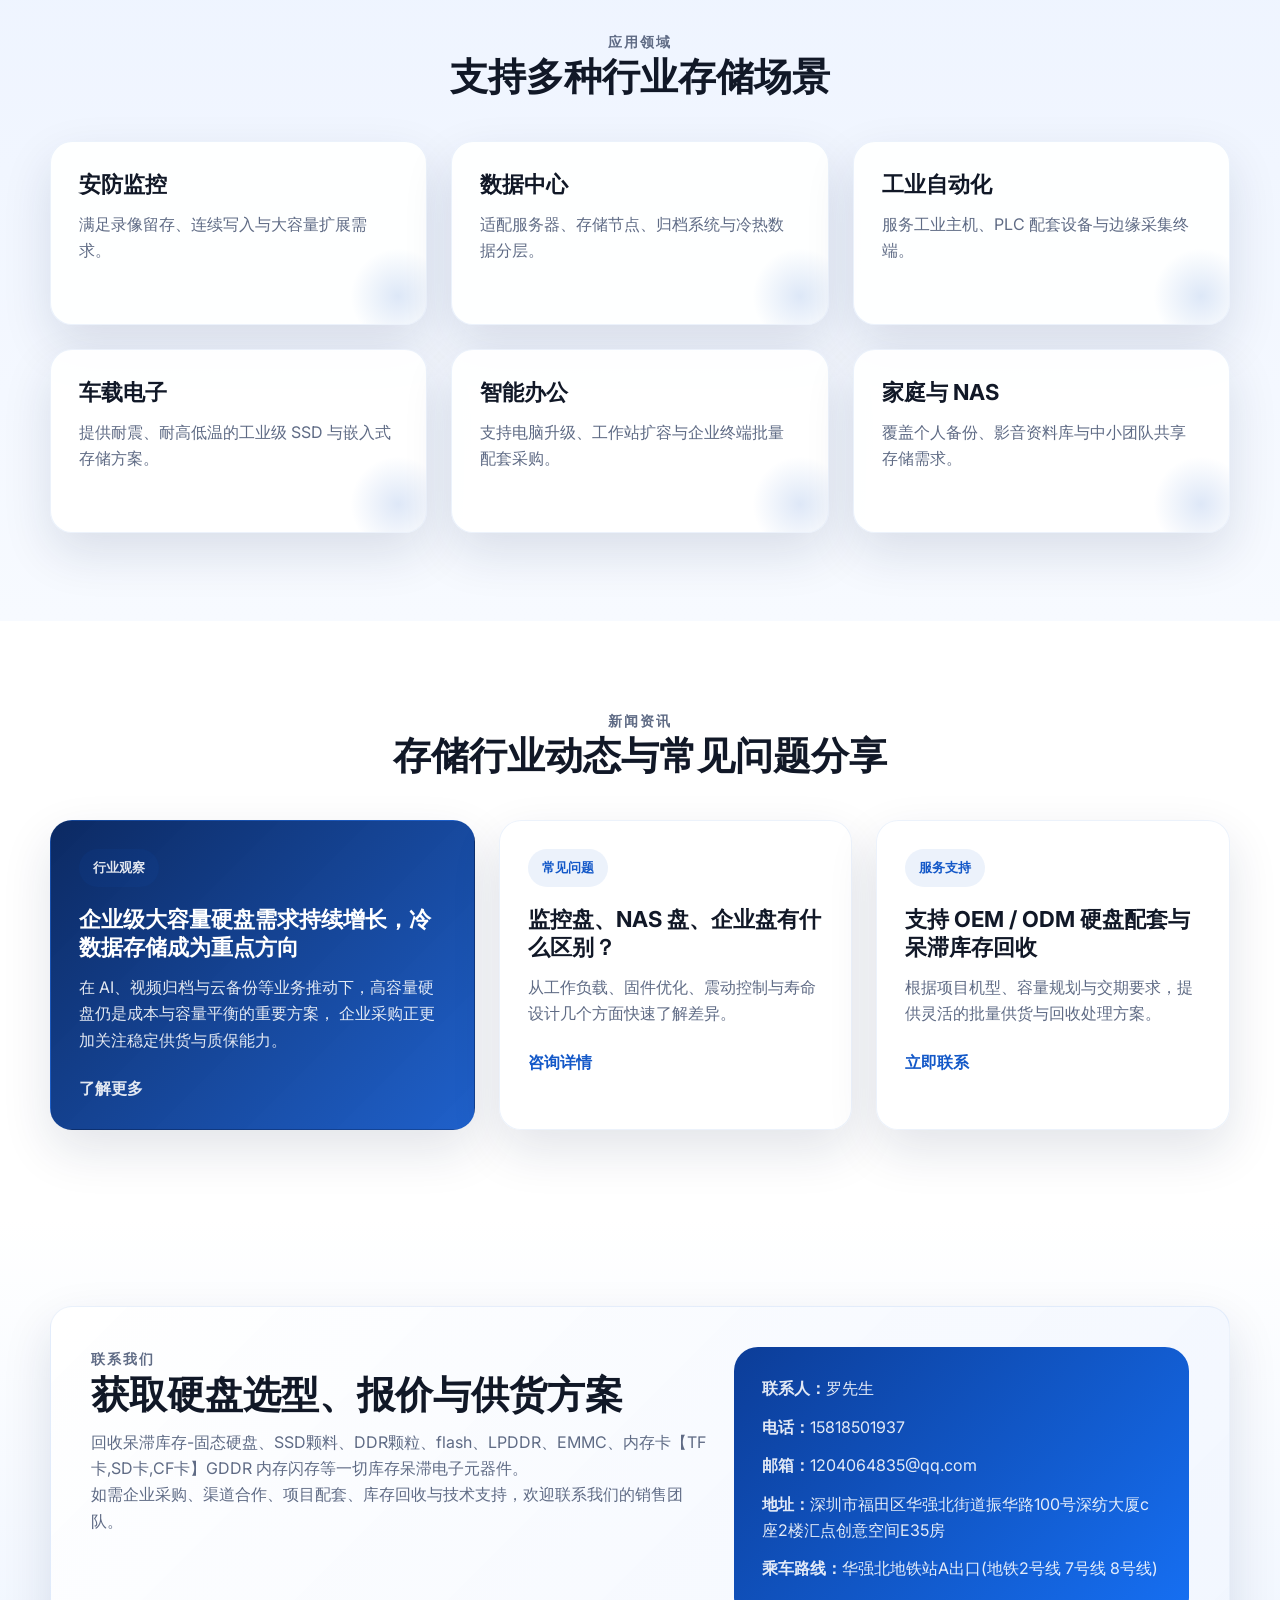
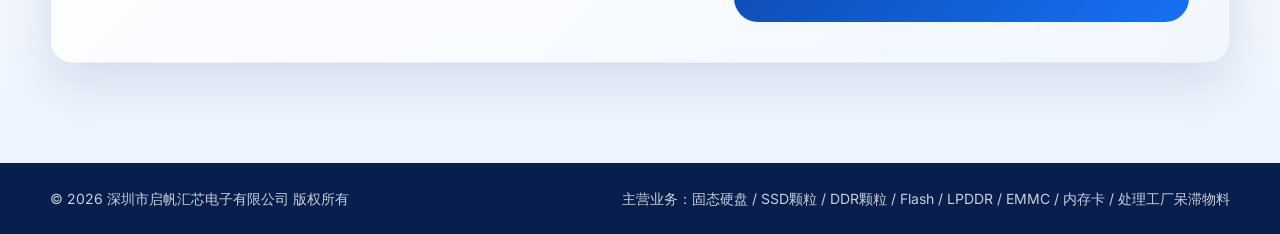
==== commit 511c0d01: "Update index.html" ====
--- a/index.html
+++ b/index.html
@@ -13,7 +13,7 @@
   <link href="https://fonts.googleapis.com/css2?family=Inter:wght@400;500;600;700;800&display=swap" rel="stylesheet">
   <link rel="stylesheet" href="./styles.css">
 </head>
-  <script>
+<script>
 const track = document.querySelector('.carousel-track');
 const slides = Array.from(track.children);
 let currentIndex = 0;
@@ -81,13 +81,13 @@
           <div class="carousel">
             <div class="carousel-track">
               <div class="carousel-slide active">
-                <img src="daa9dc8f6645d60b2f59910c9dd0828a.jpg" alt="企业级存储设备">
+                <img src="image/001.jpg" alt="企业级存储设备">
               </div>
               <div class="carousel-slide">
-                <img src="a0b55ef2802356a86e8143f2ae188c2f.jpg" alt="数据中心">
+                <img src="image/002.jpg" alt="数据中心">
               </div>
               <div class="carousel-slide">
-                <img src="ce3185b2ba68b6e7e755b5a45ab343ce.jpg" alt="存储芯片">
+                <img src="image/003.jpg" alt="存储芯片">
               </div>
               
             </div>
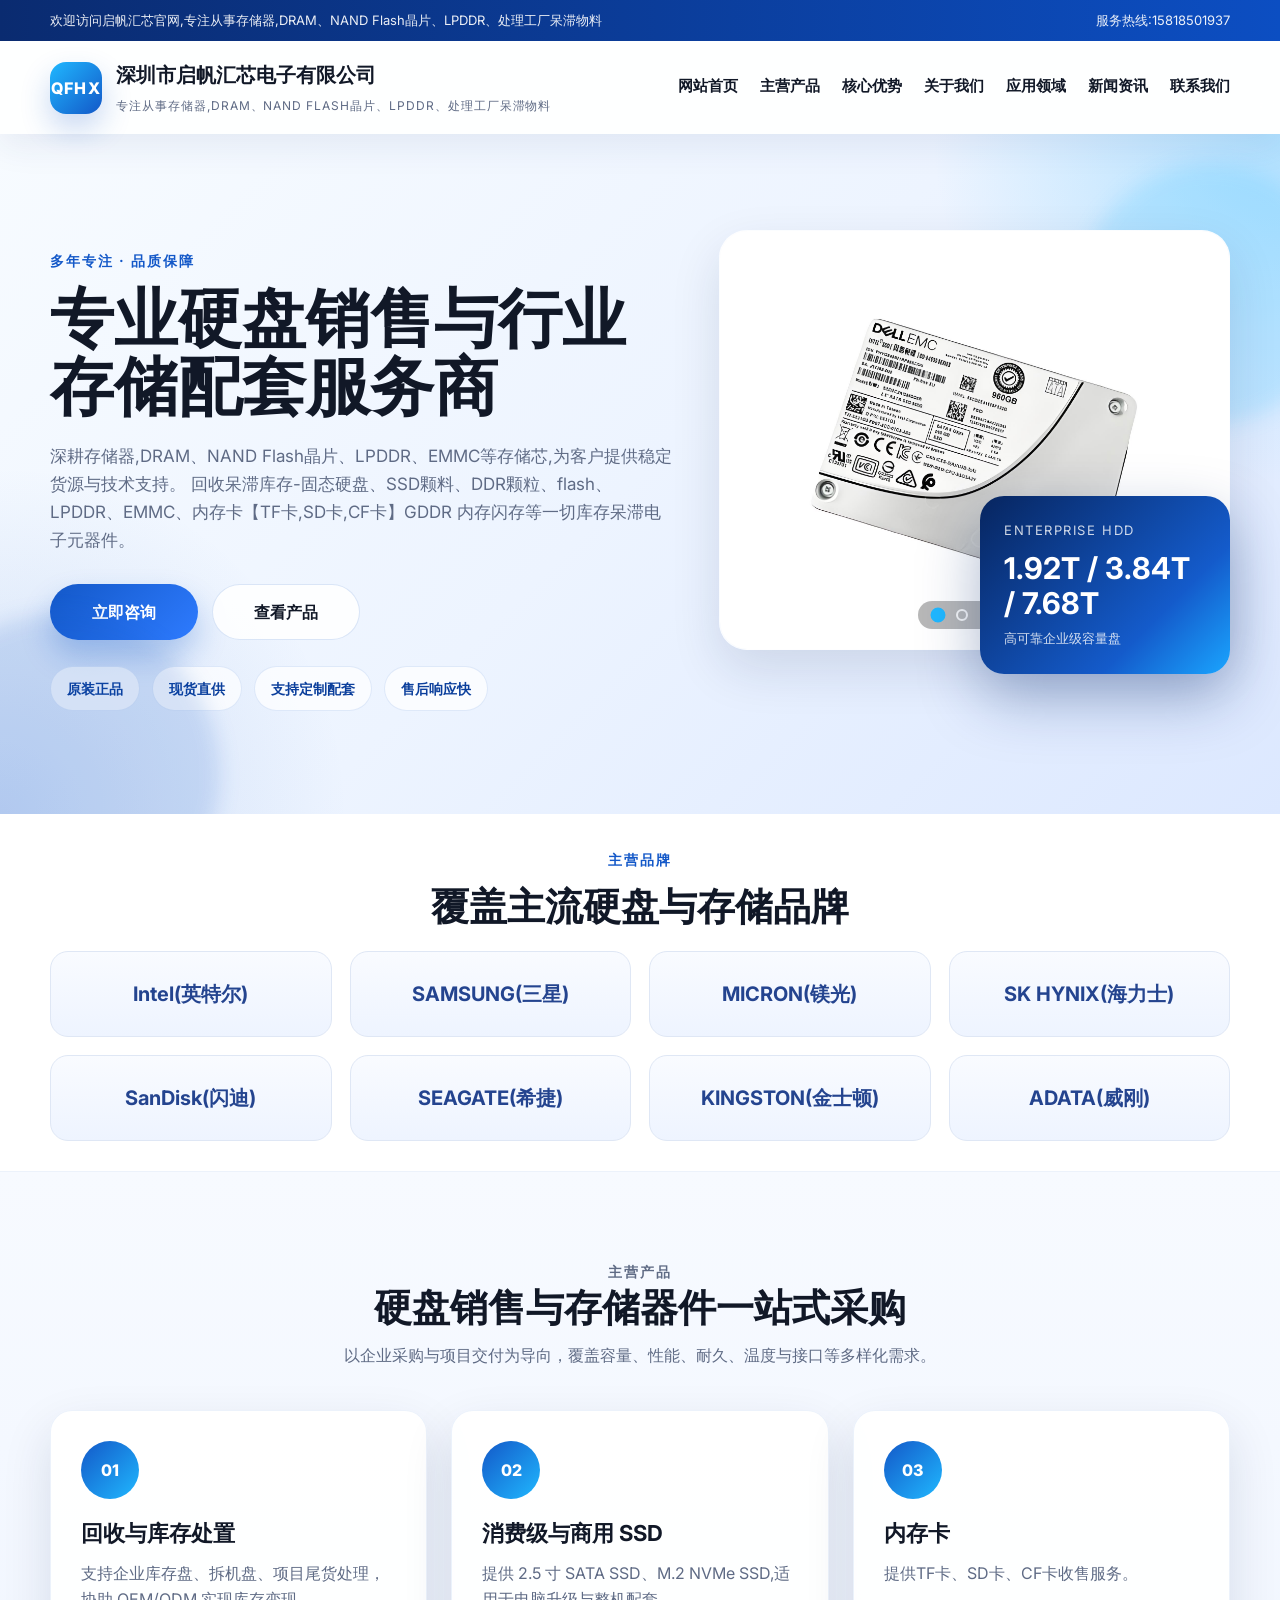
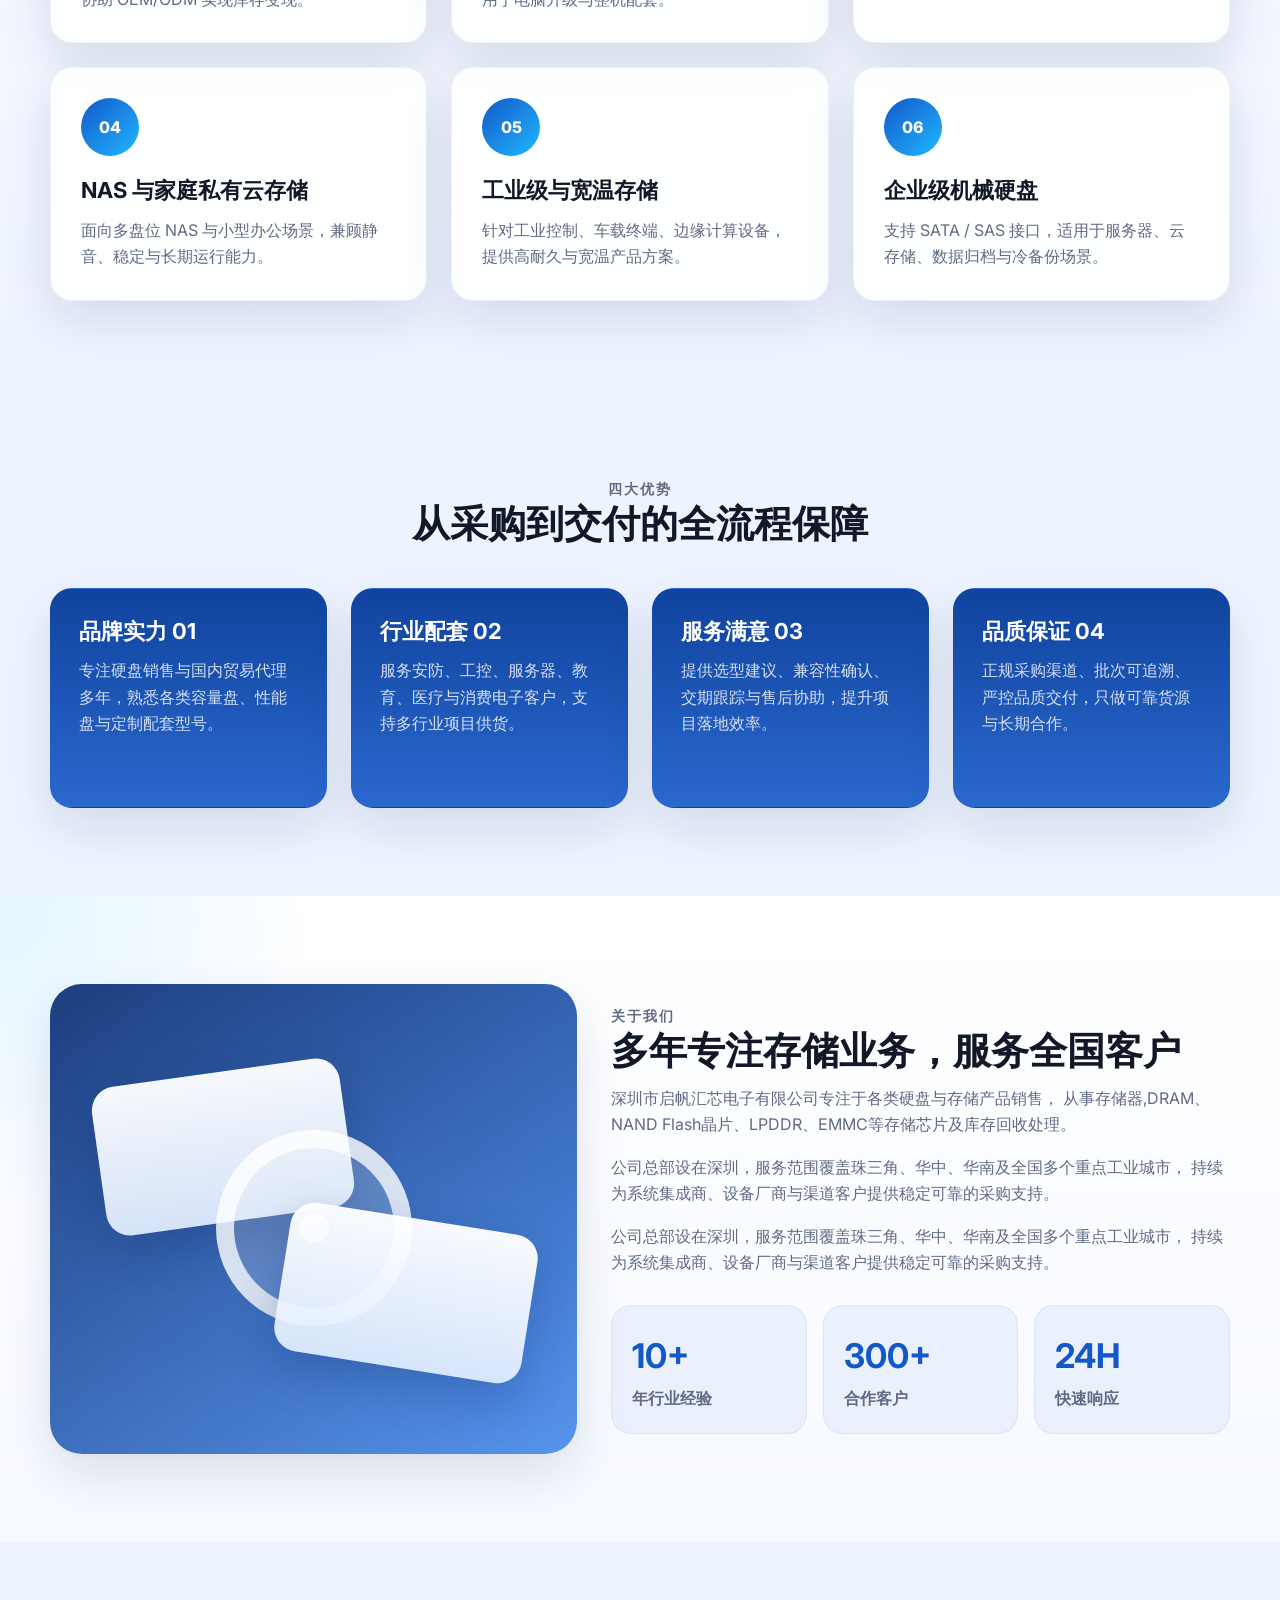
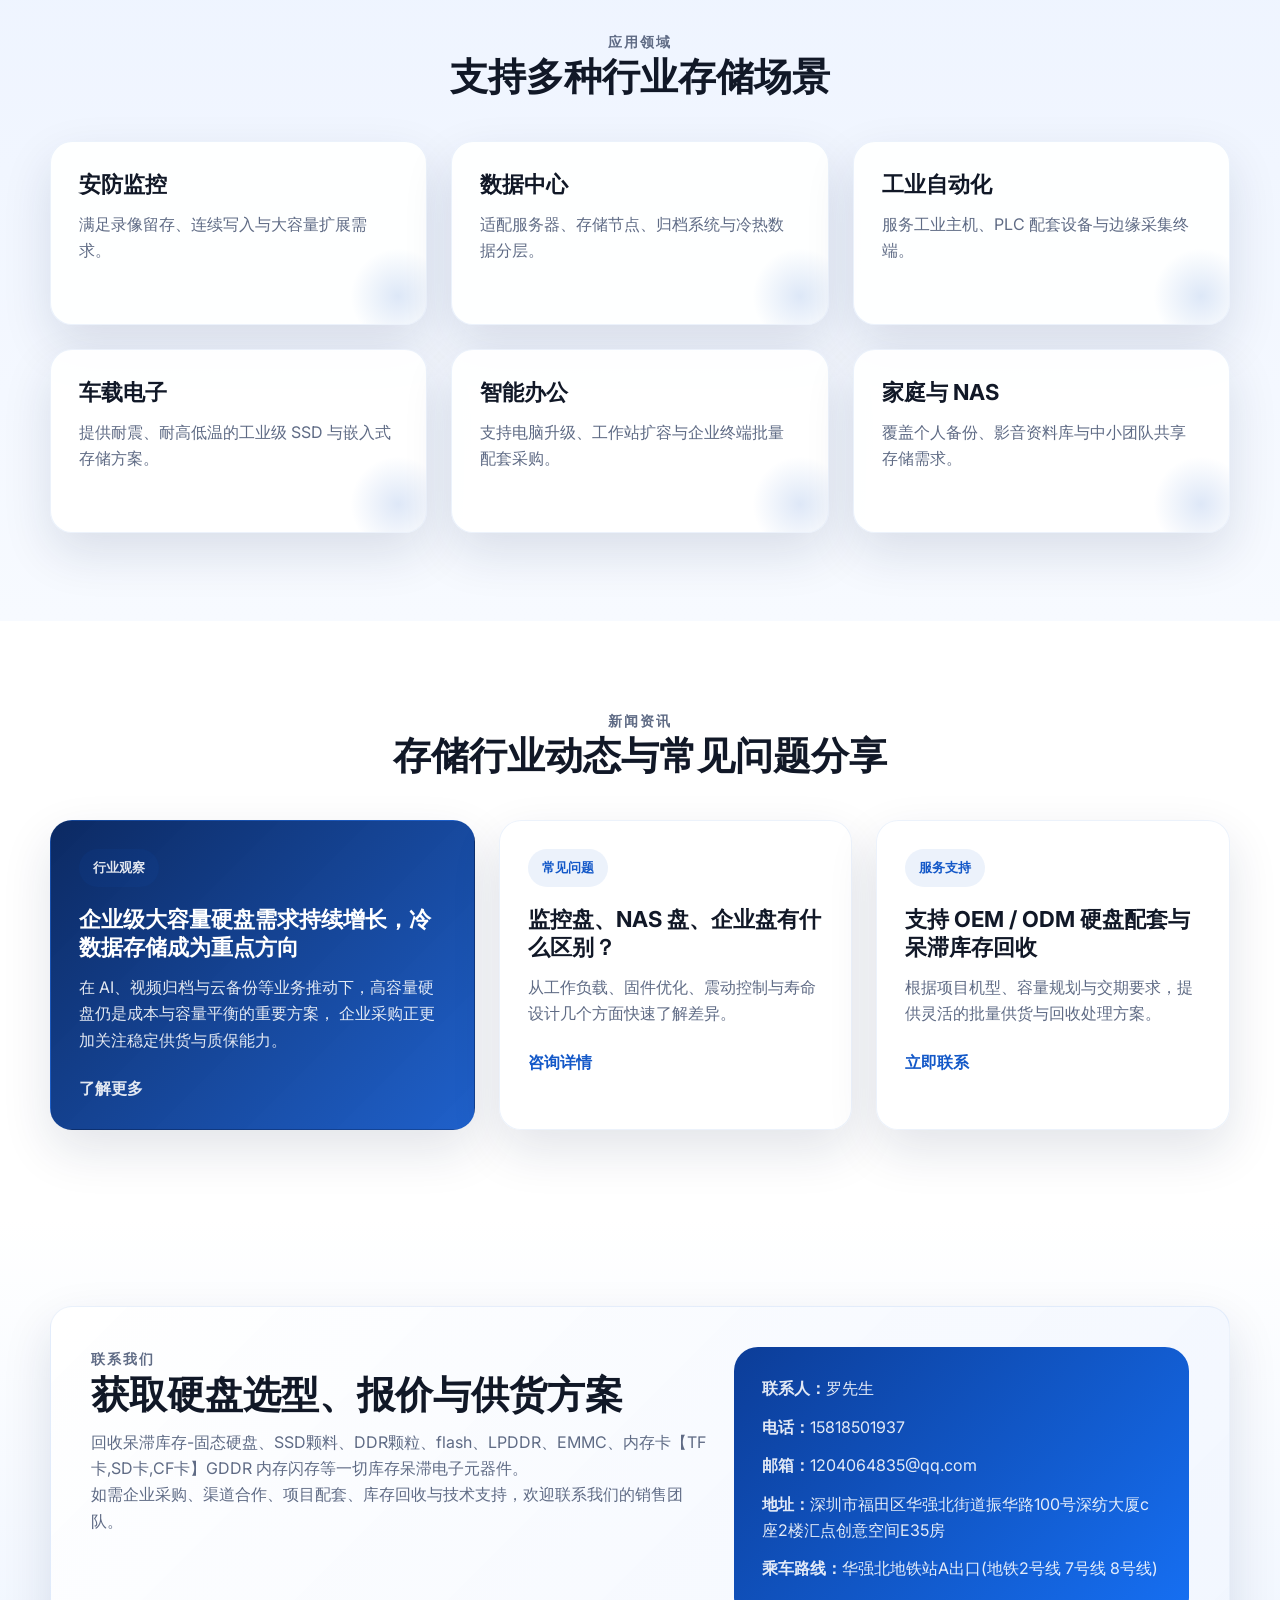
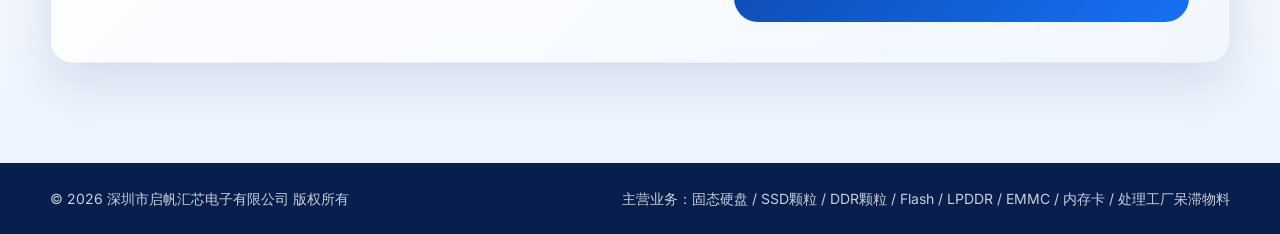
==== commit 557e5a51: "Update index.html" ====
--- a/index.html
+++ b/index.html
@@ -81,13 +81,13 @@
           <div class="carousel">
             <div class="carousel-track">
               <div class="carousel-slide active">
-                <img src="image/001.jpg" alt="企业级存储设备">
+                <img src="001.jpg" alt="企业级存储设备">
               </div>
               <div class="carousel-slide">
-                <img src="image/002.jpg" alt="数据中心">
+                <img src="002.jpg" alt="数据中心">
               </div>
               <div class="carousel-slide">
-                <img src="image/003.jpg" alt="存储芯片">
+                <img src="003.jpg" alt="存储芯片">
               </div>
               
             </div>
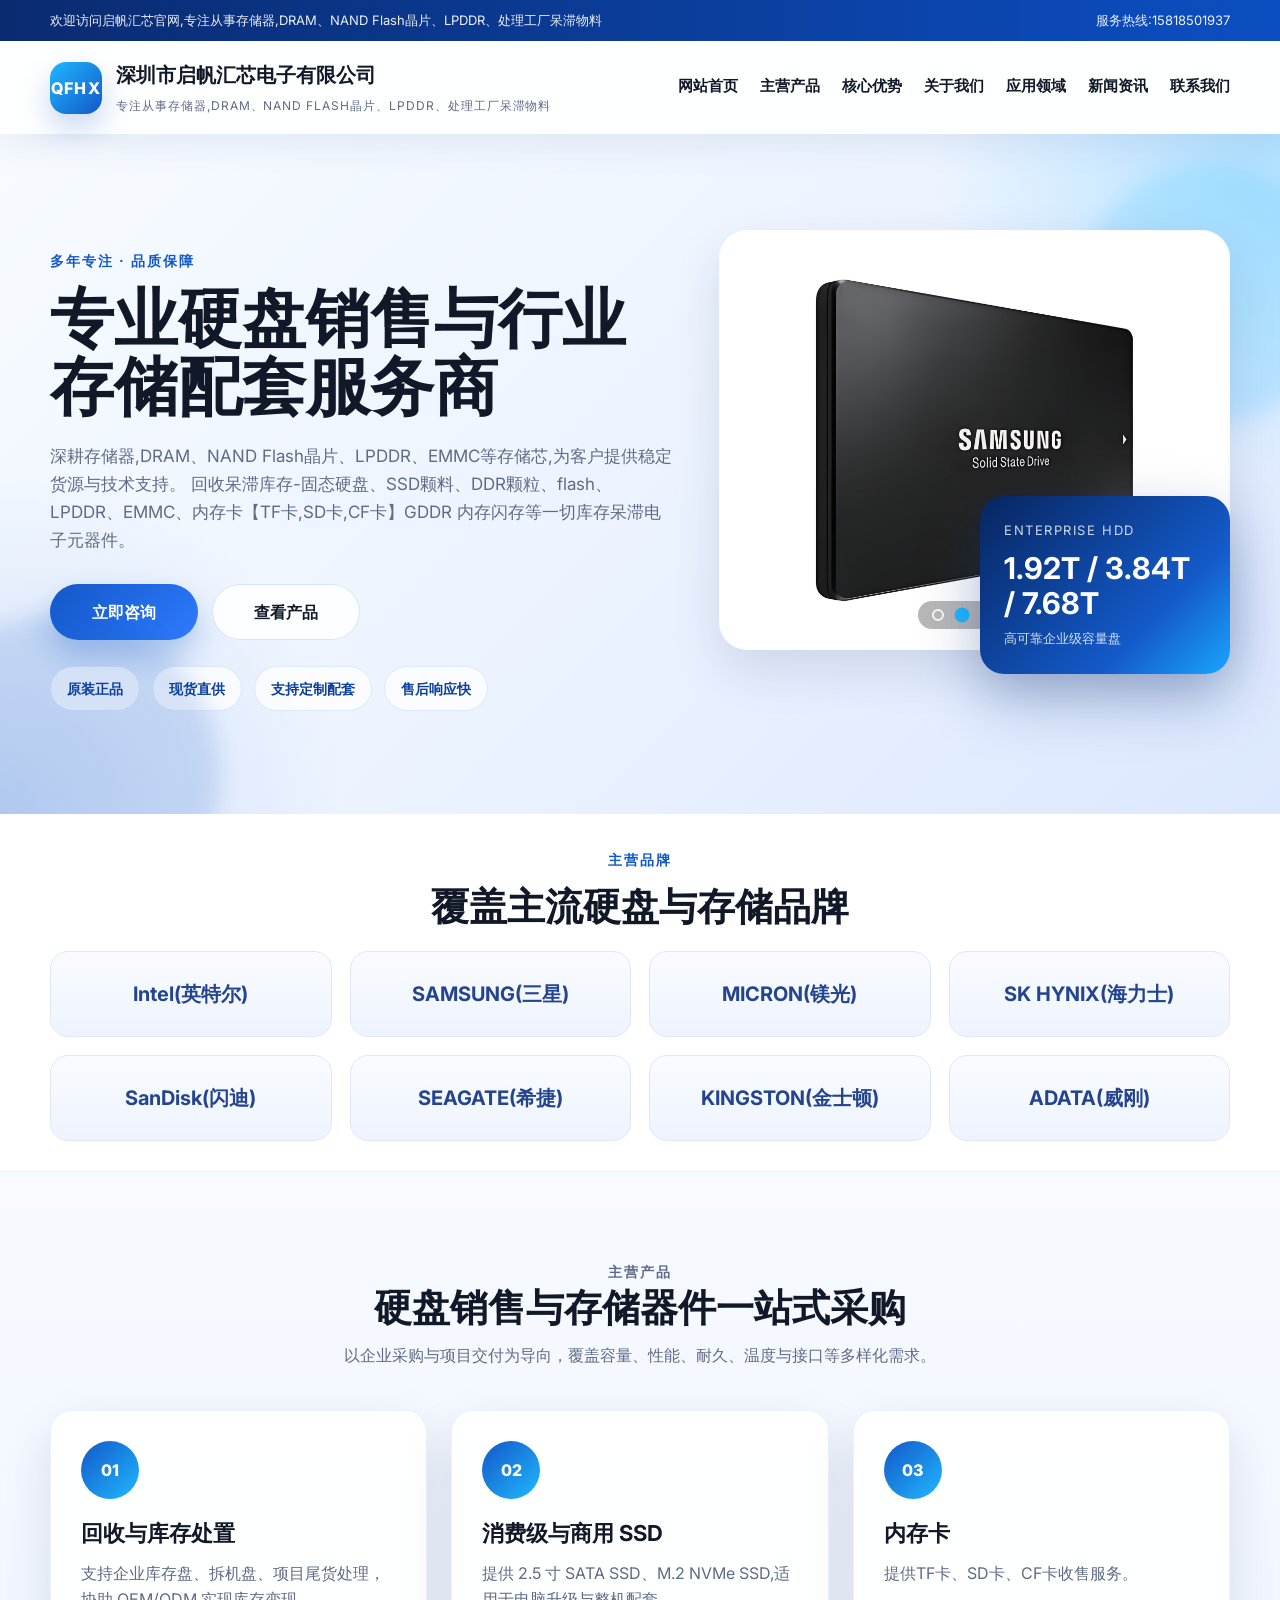
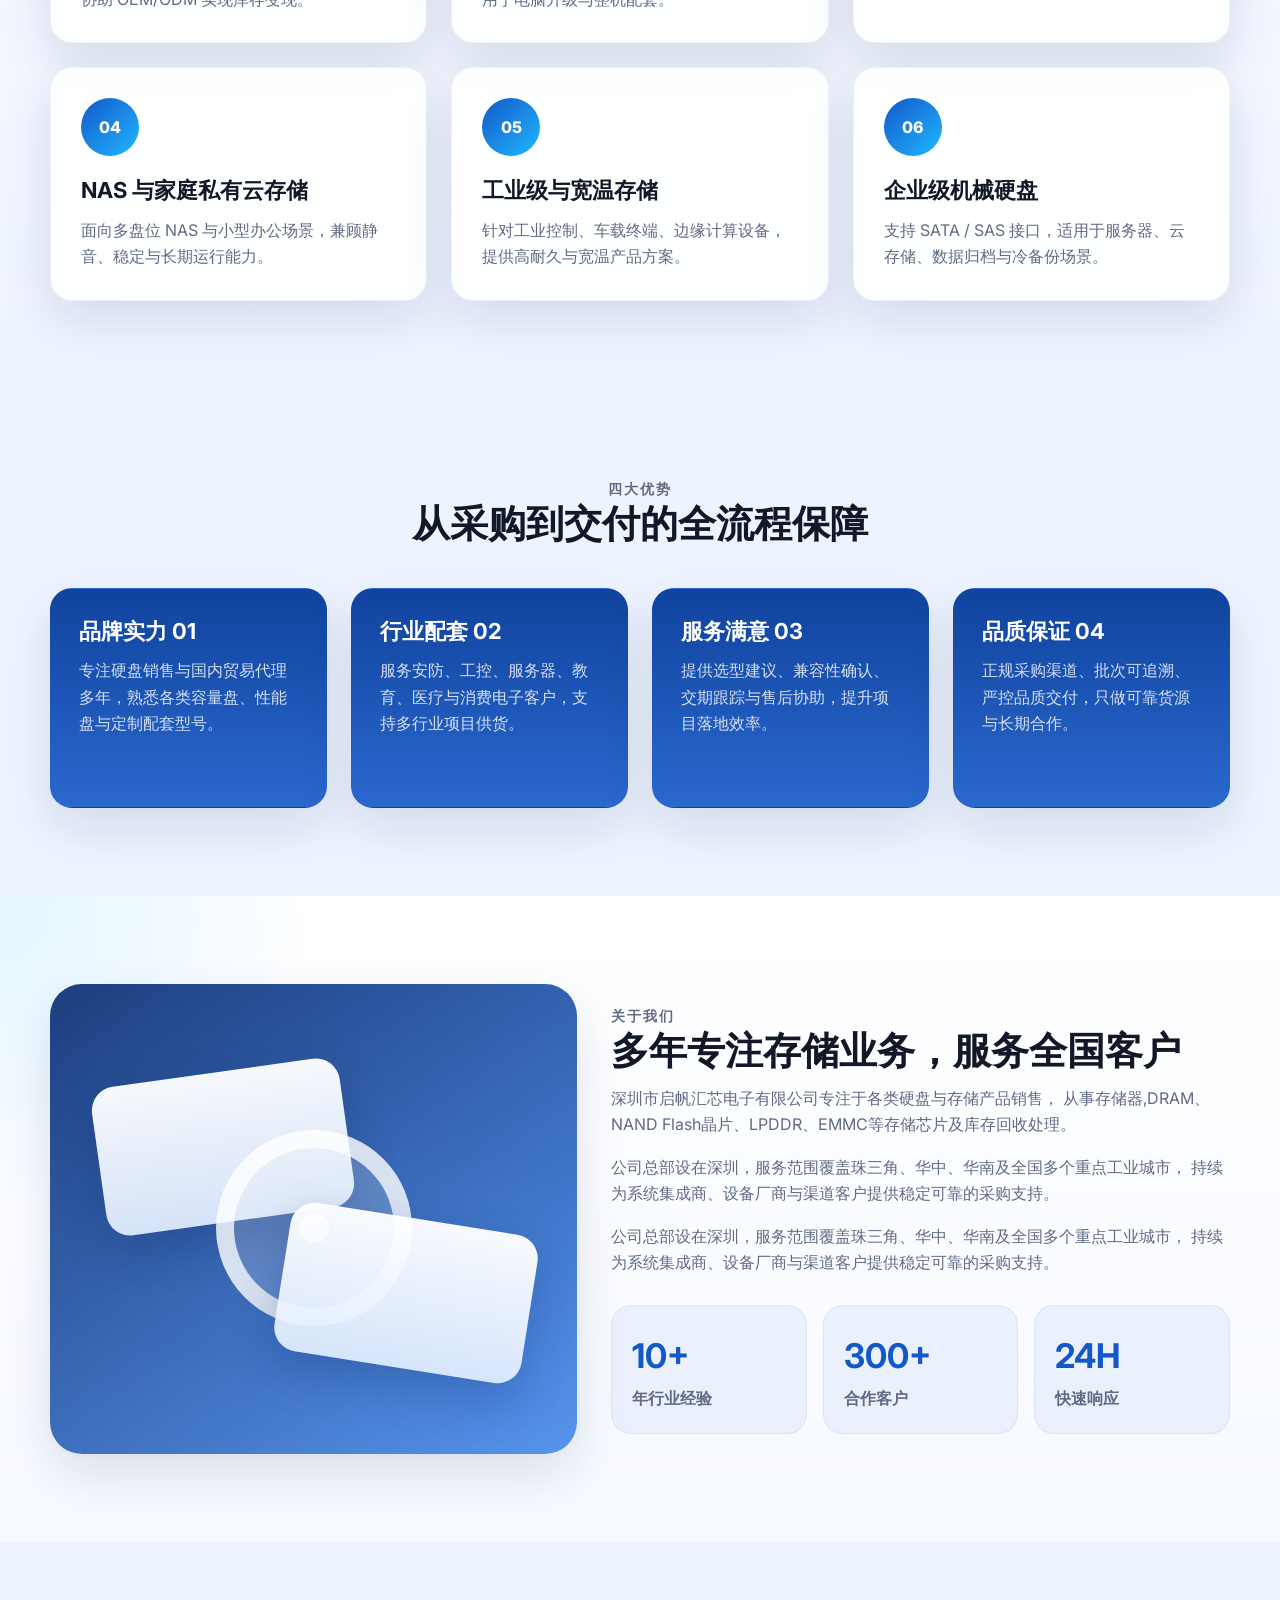
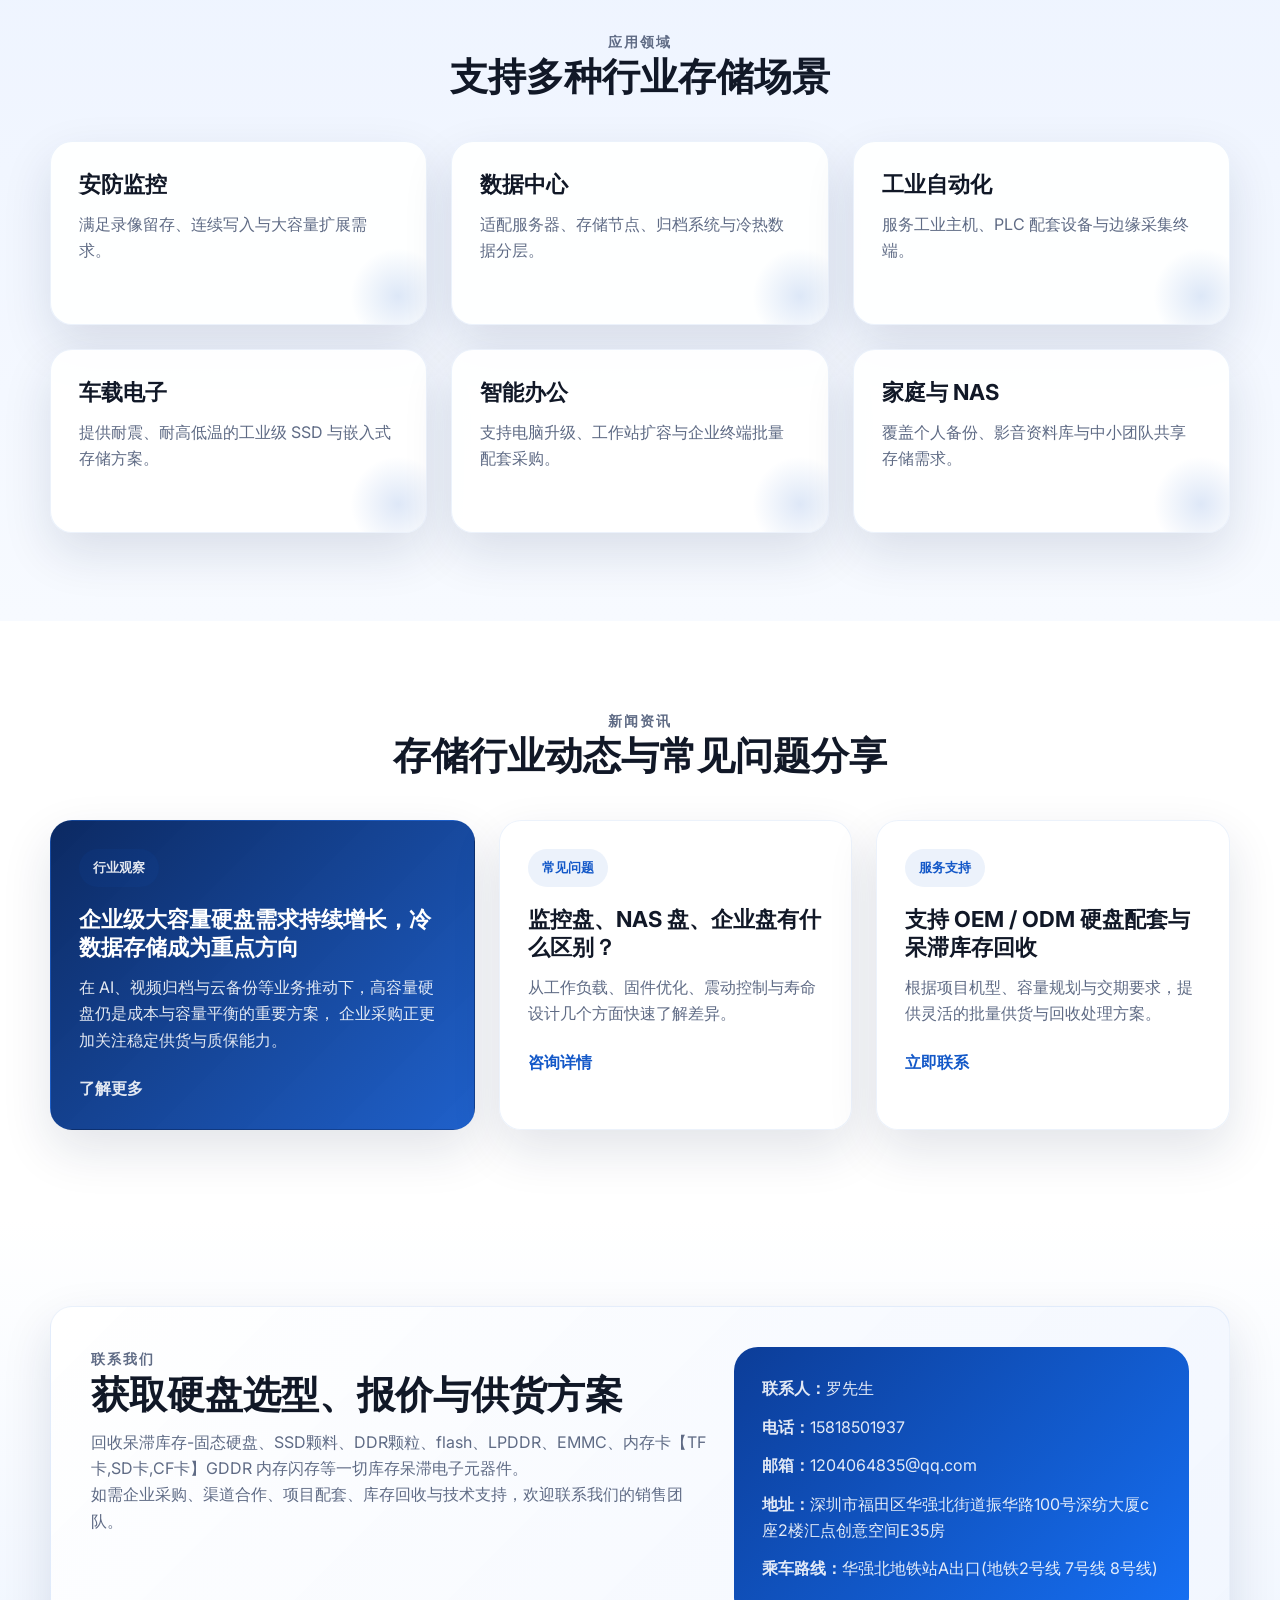
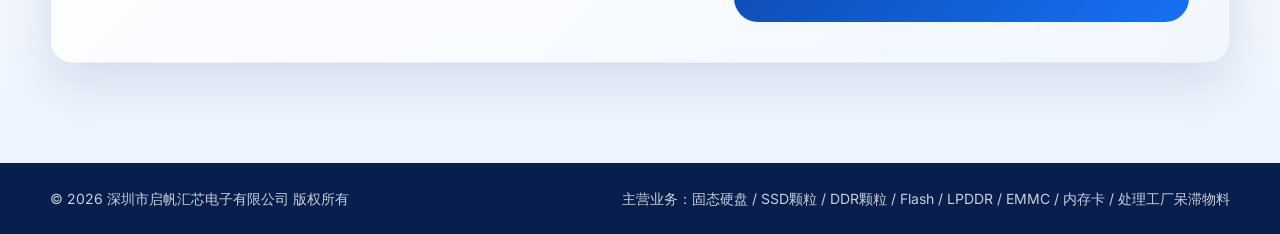
==== commit 3c704ff4: "Update index.html" ====
--- a/index.html
+++ b/index.html
@@ -3,7 +3,7 @@
 <head>
   <meta charset="UTF-8">
   <meta name="viewport" content="width=device-width, initial-scale=1.0">
-  <title>深圳市启帆汇芯电子有限公司专注从事存储器,DRAM、NAND Flash晶片、LPDDR、EMMC等存储芯片。</title>
+  <title>深圳市启帆汇芯电子有限公司专注从事存储器、DRAM、NAND Flash晶片、LPDDR、EMMC等存储芯片。</title>
   <meta
     name="description"
     content="深圳市启帆汇芯电子有限公司专注从事存储器,DRAM、NAND Flash晶片、LPDDR、EMMC等存储芯片。"
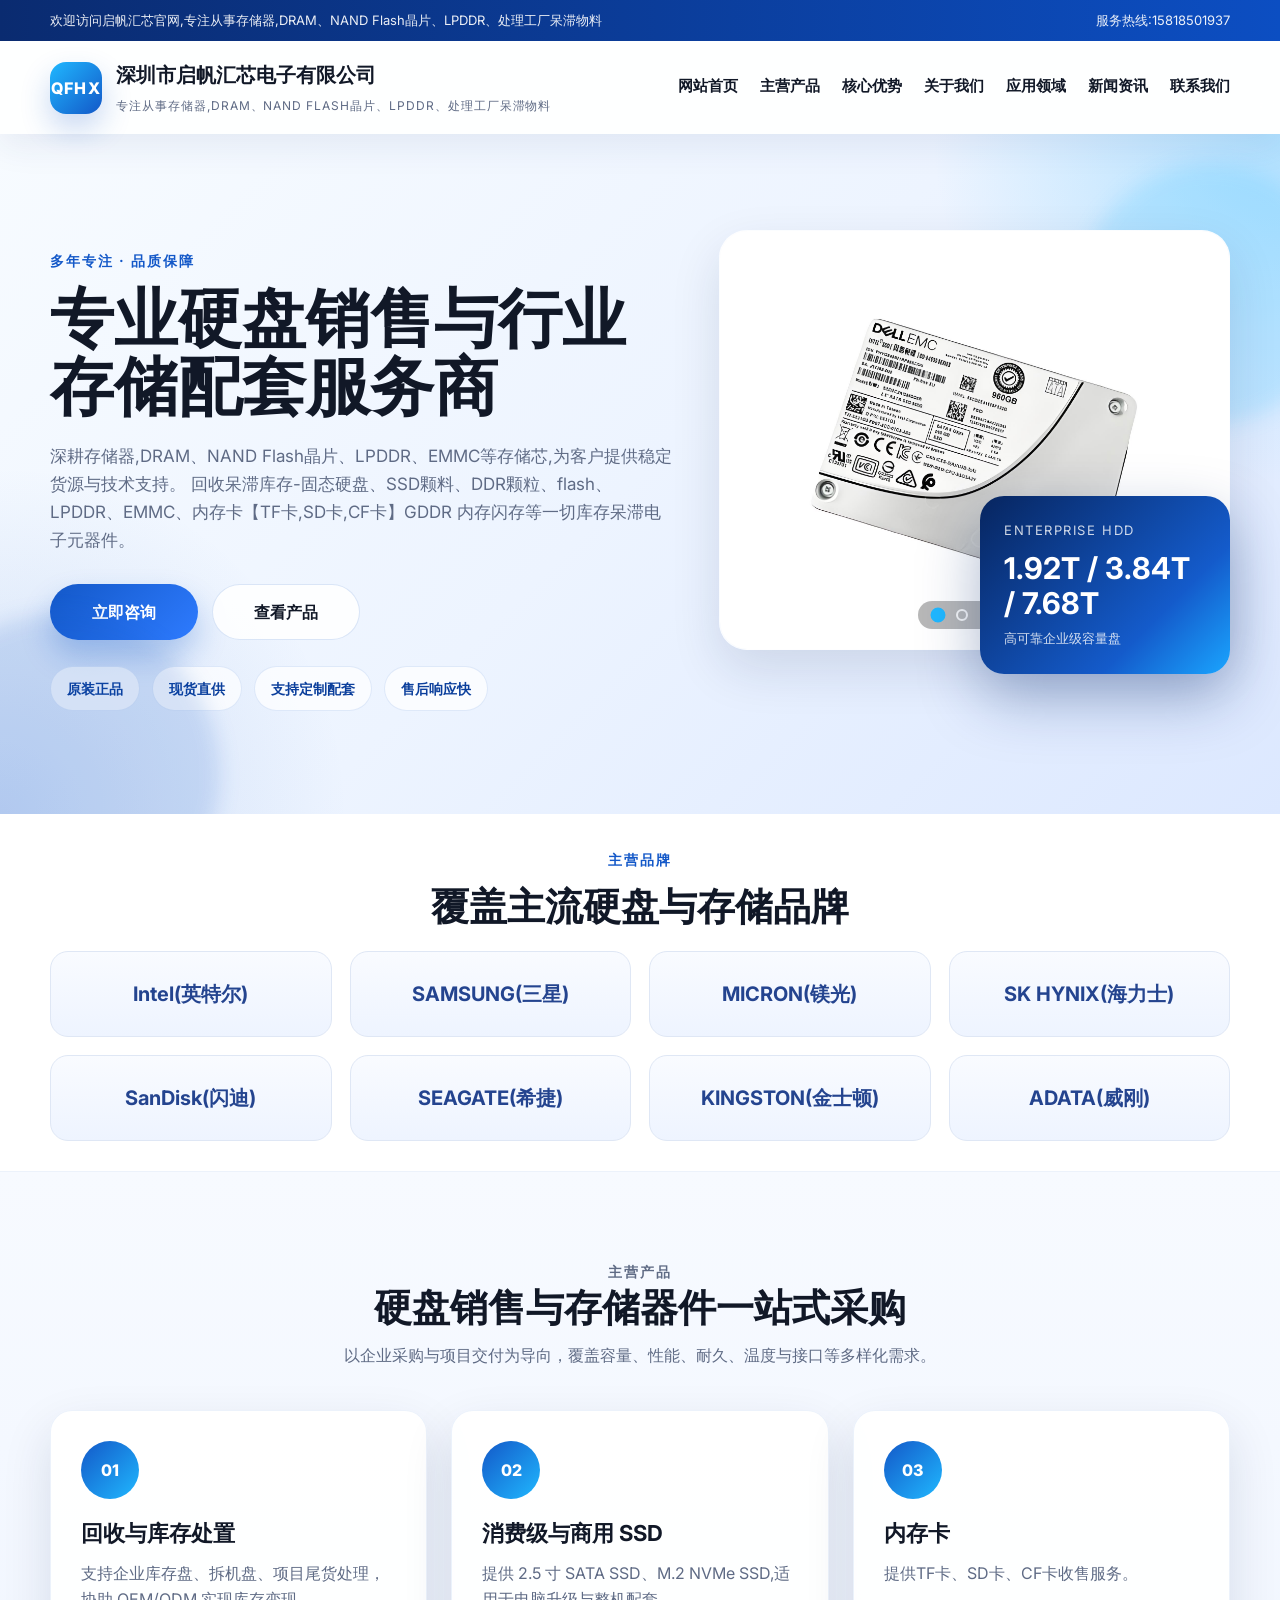
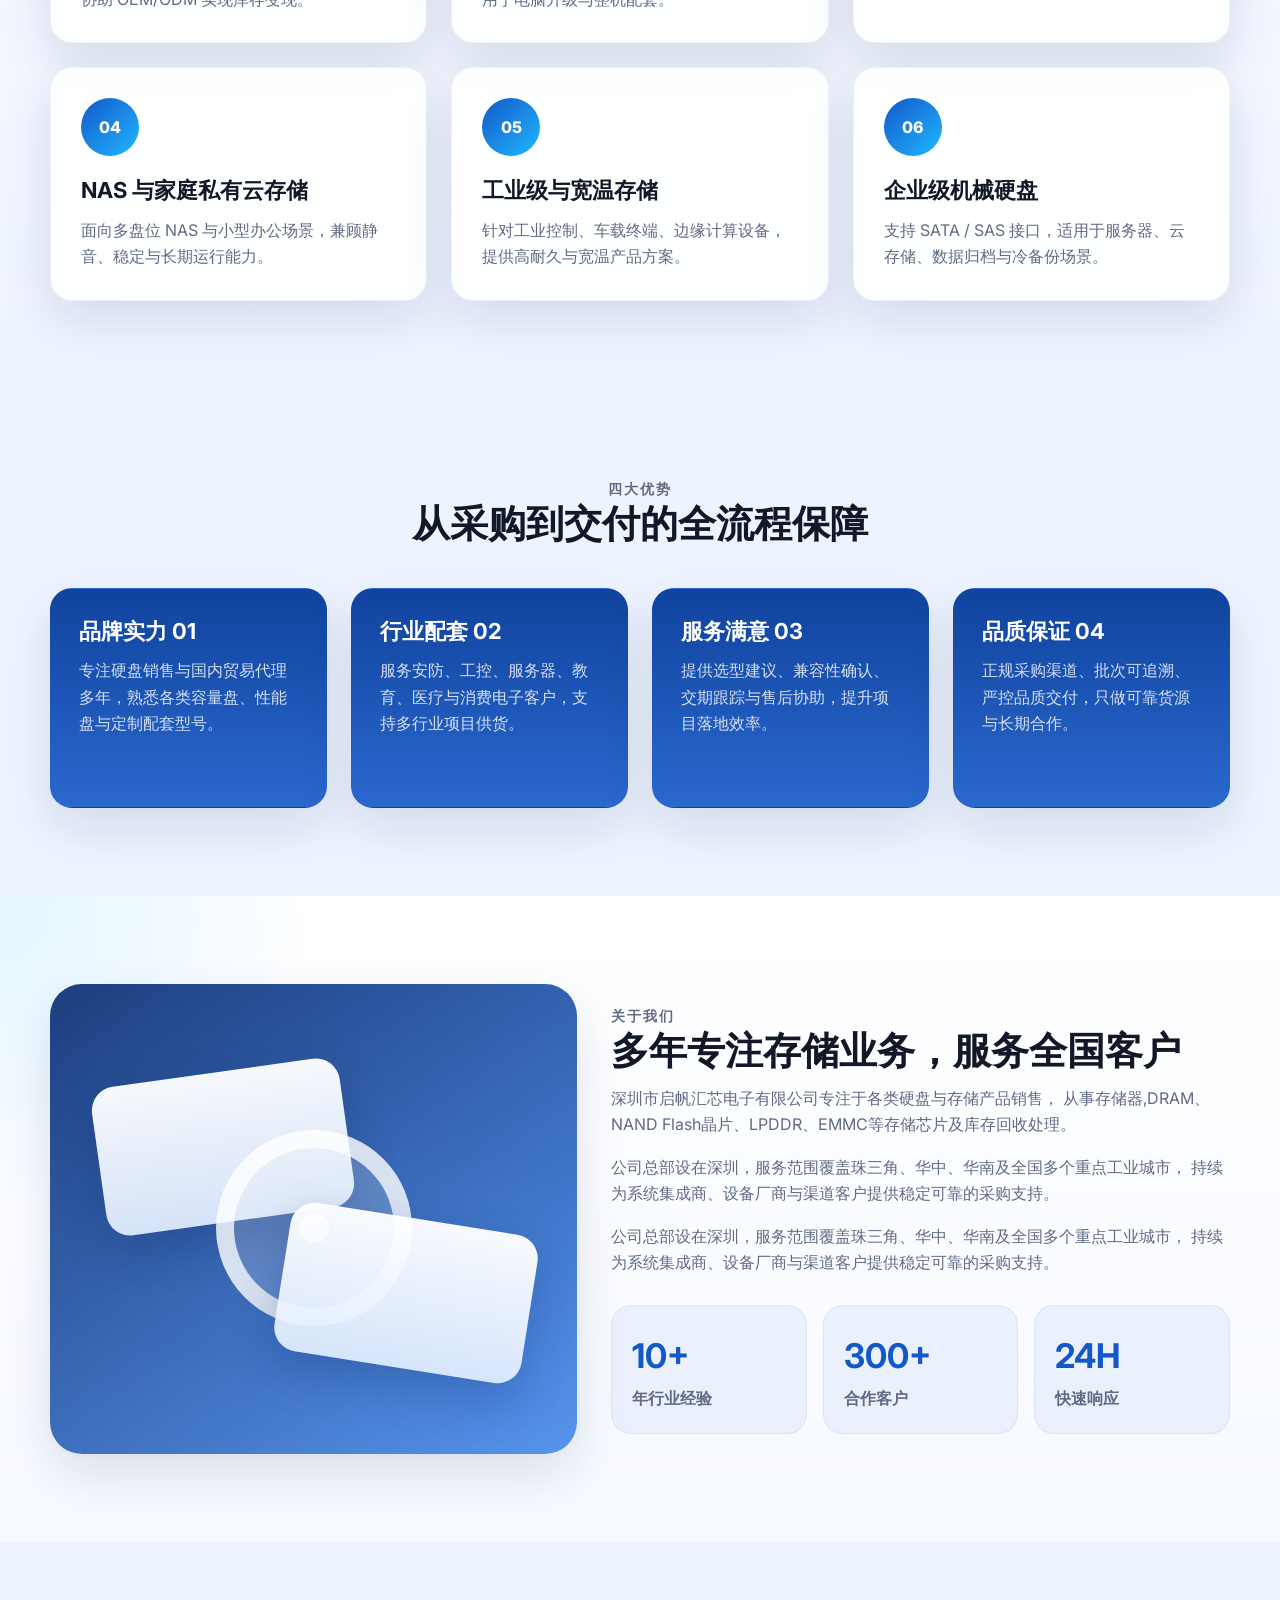
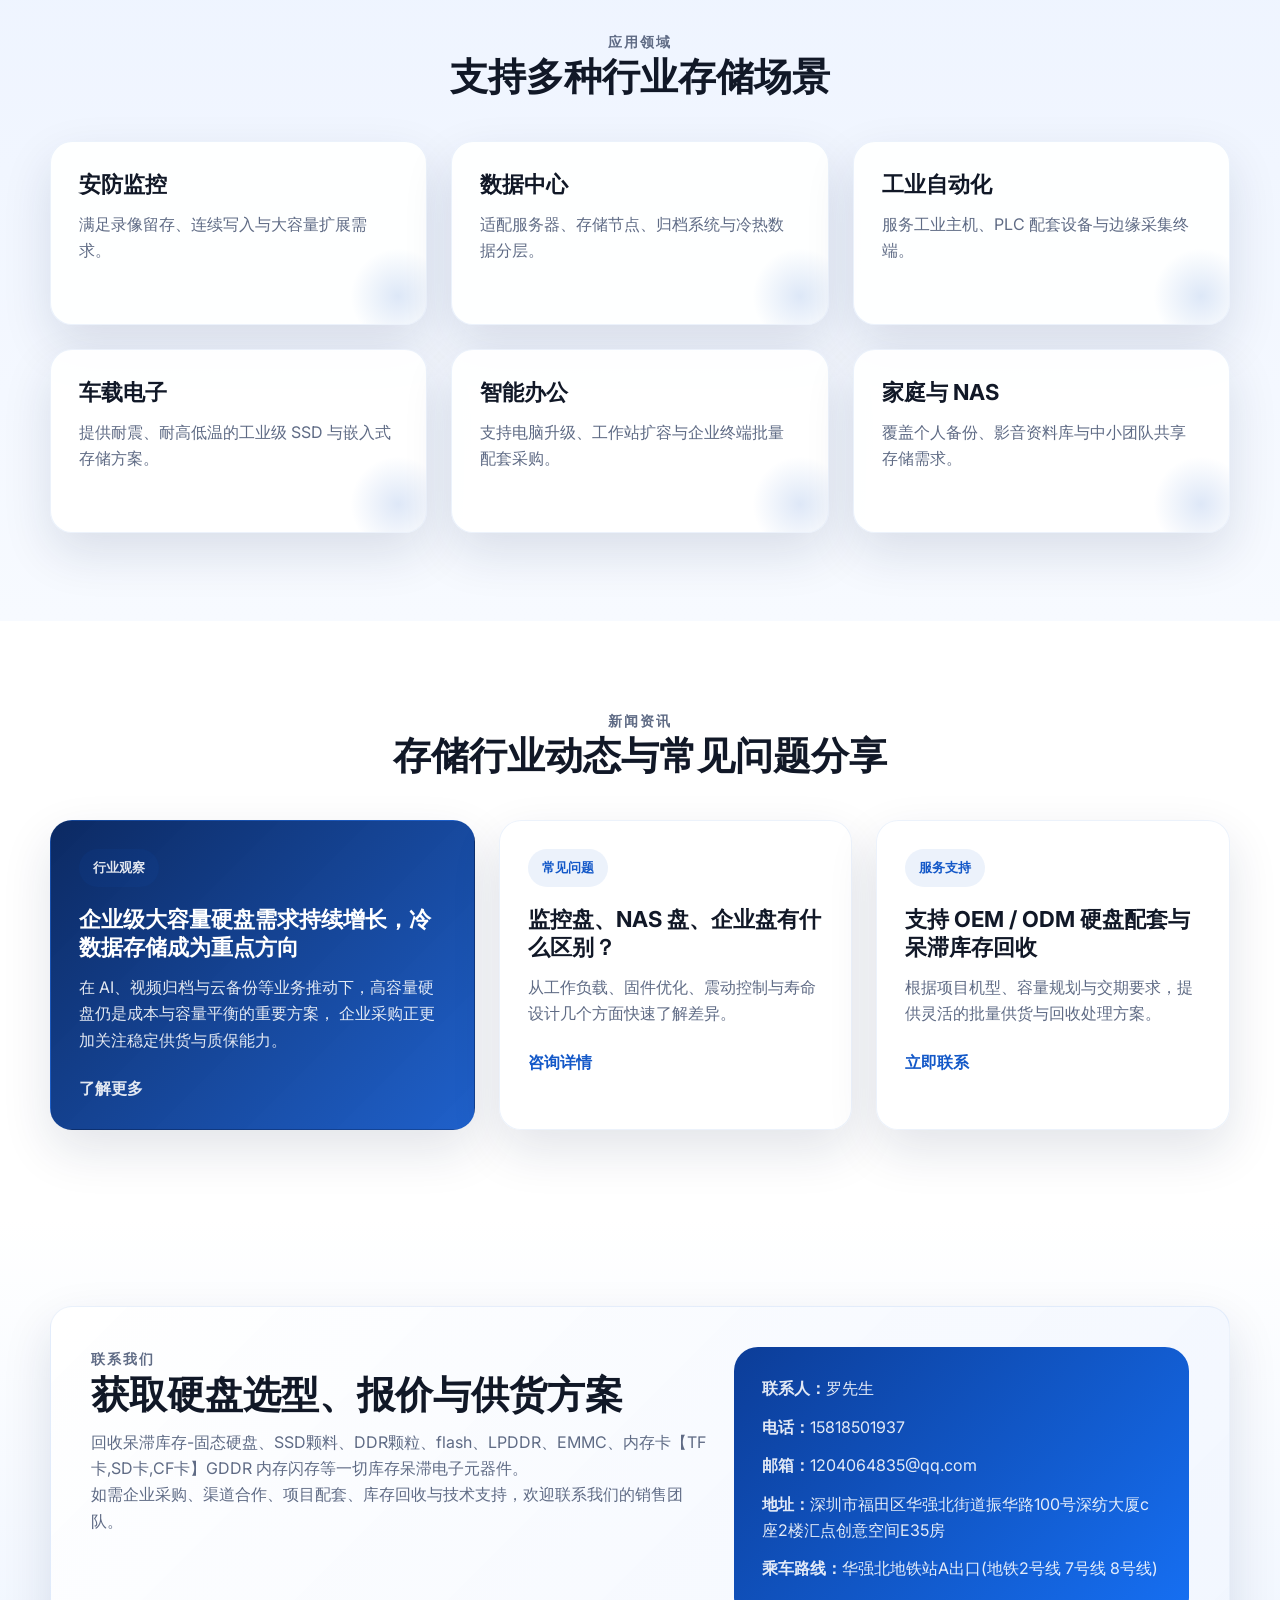
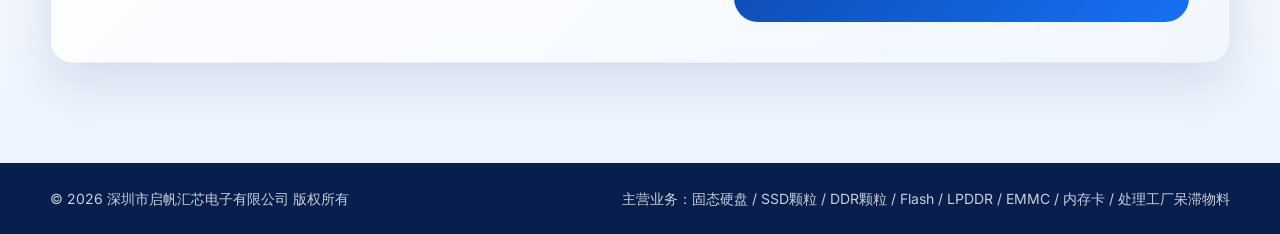
==== commit b1688ec7: "Update index.html" ====
--- a/index.html
+++ b/index.html
@@ -3,10 +3,10 @@
 <head>
   <meta charset="UTF-8">
   <meta name="viewport" content="width=device-width, initial-scale=1.0">
-  <title>深圳市启帆汇芯电子有限公司专注从事存储器、DRAM、NAND Flash晶片、LPDDR、EMMC等存储芯片。</title>
+  <title>深圳市启帆汇芯电子有限公司</title>
   <meta
     name="description"
-    content="深圳市启帆汇芯电子有限公司专注从事存储器,DRAM、NAND Flash晶片、LPDDR、EMMC等存储芯片。"
+    content="深圳市启帆汇芯电子有限公司专注从事存储器、DRAM、NAND Flash晶片、LPDDR、EMMC等存储芯片。"
   >
   <link rel="preconnect" href="https://fonts.googleapis.com">
   <link rel="preconnect" href="https://fonts.gstatic.com" crossorigin>
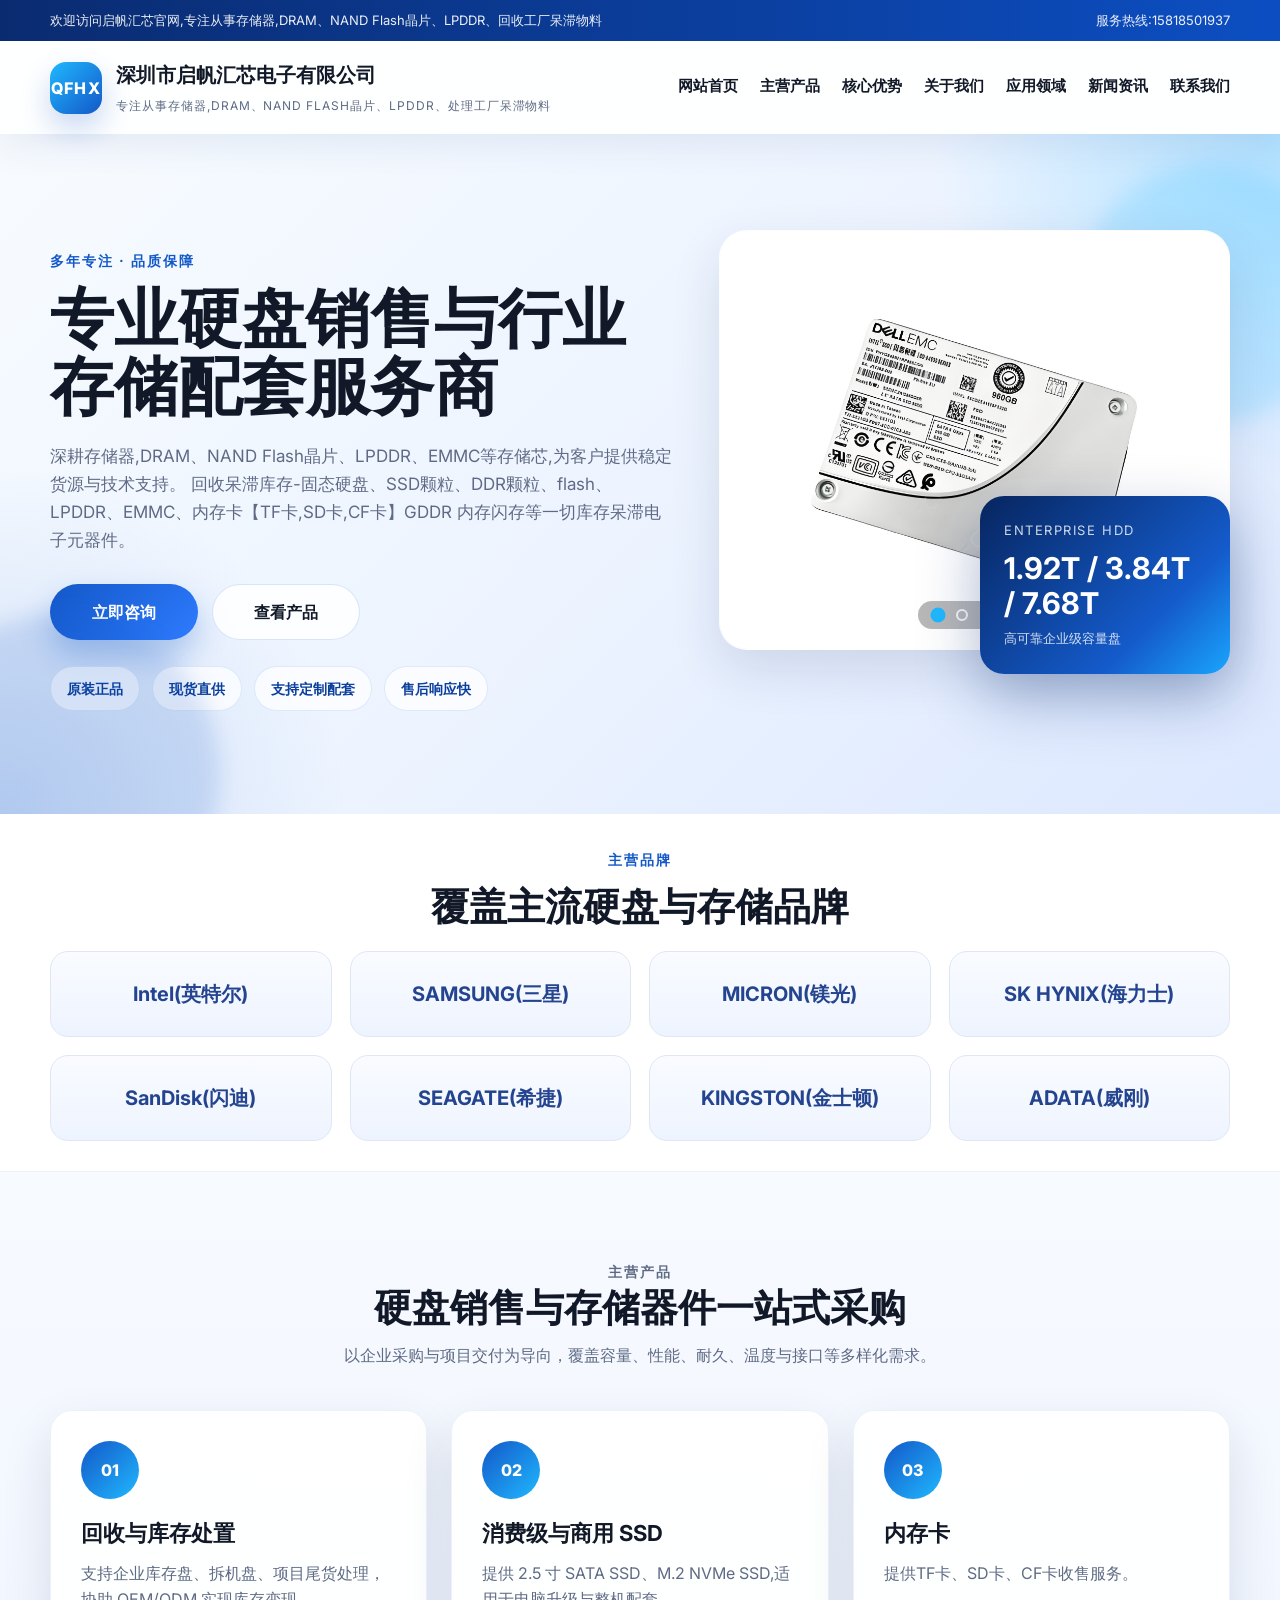
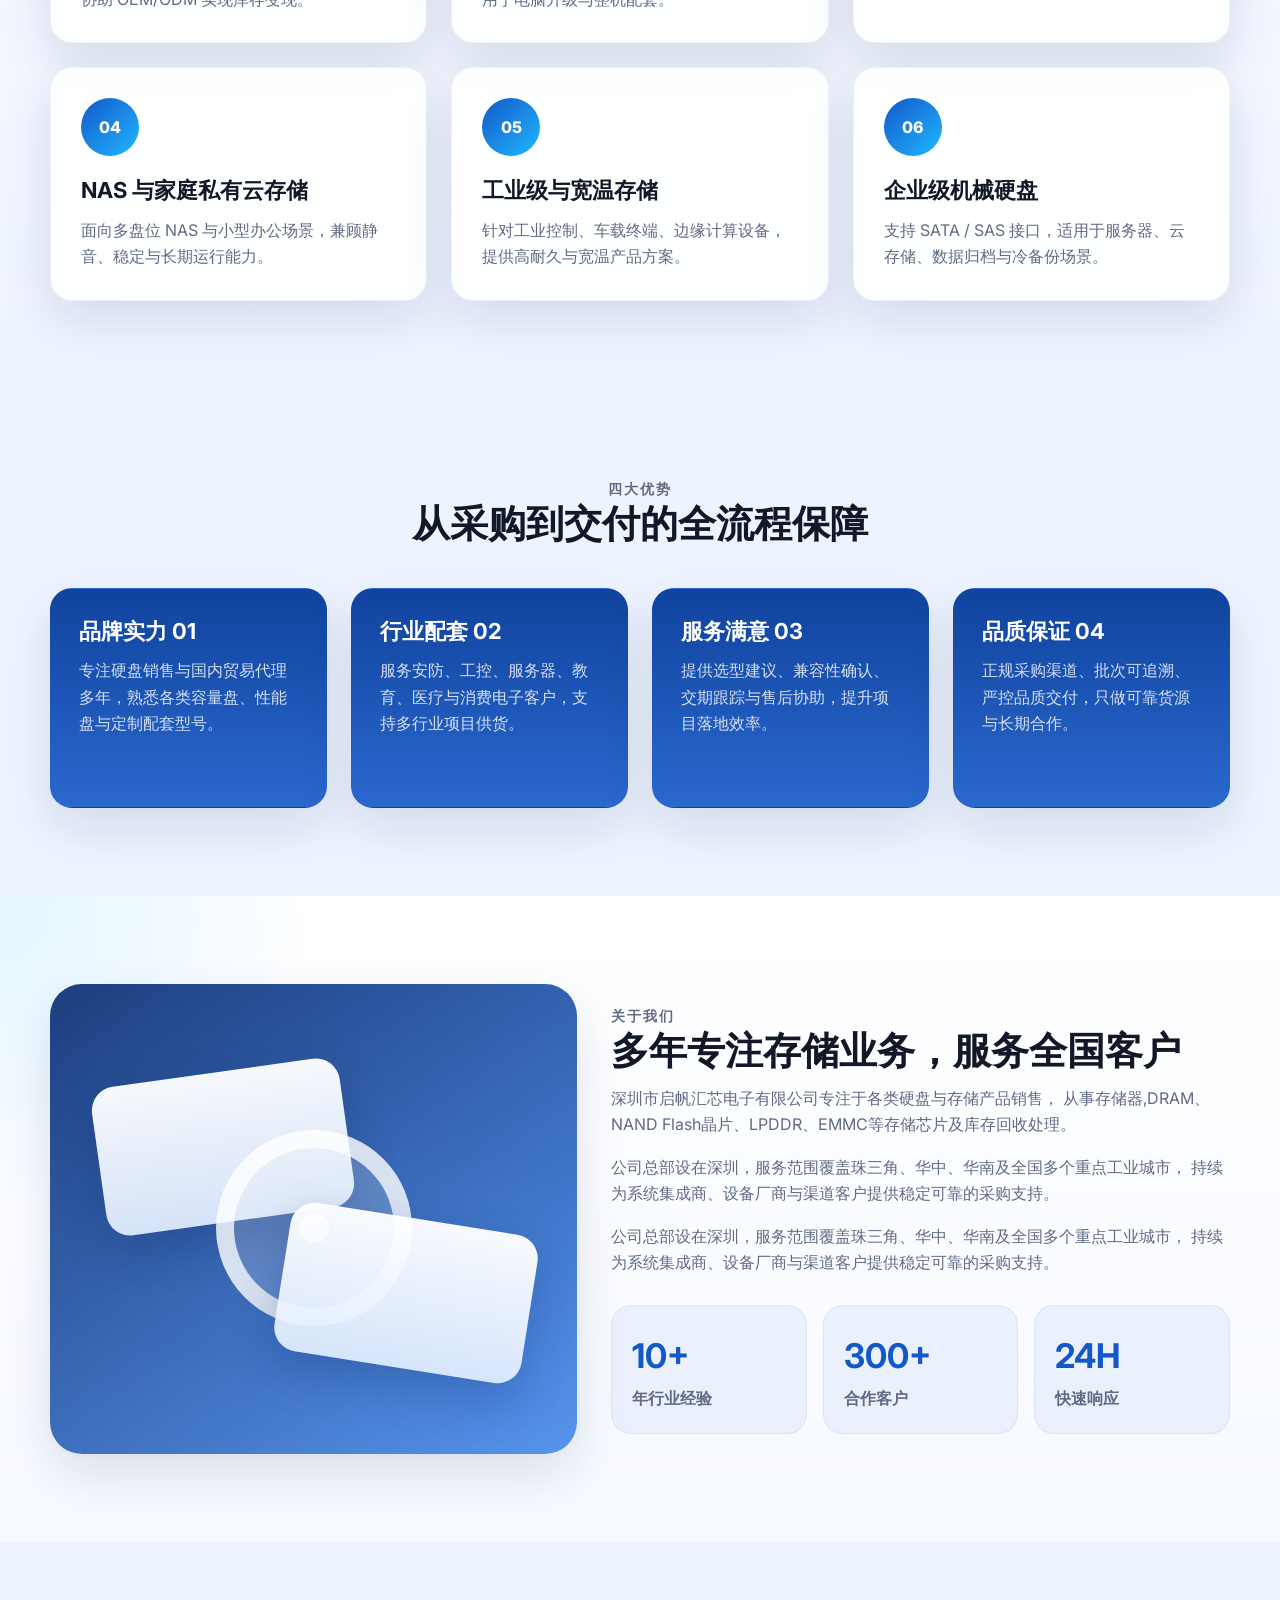
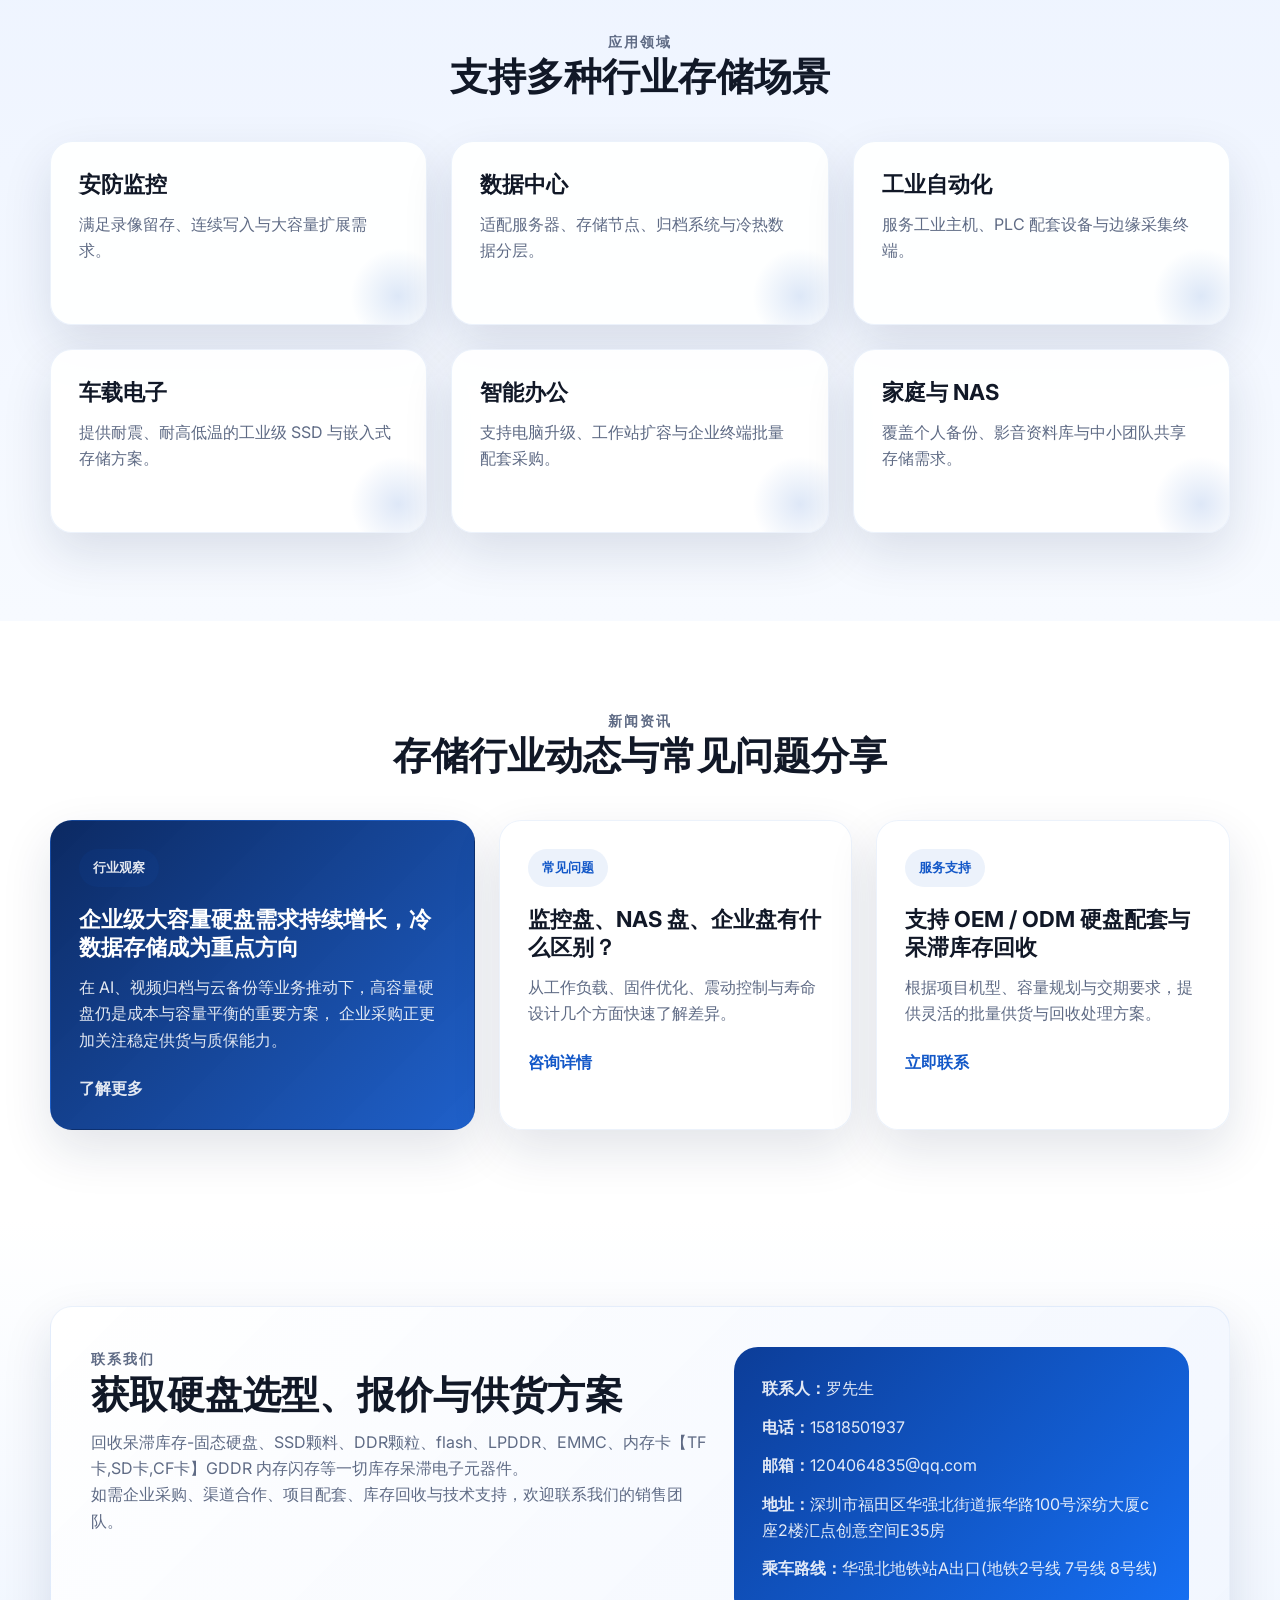
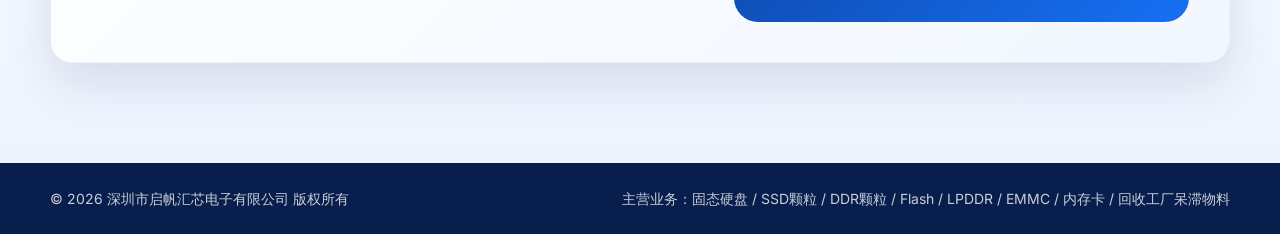
==== commit 9a0ec50f: "Update index.html" ====
--- a/index.html
+++ b/index.html
@@ -32,7 +32,7 @@
   <header class="site-header">
     <div class="topbar">
       <div class="container topbar-inner">
-        <p>欢迎访问启帆汇芯官网,专注从事存储器,DRAM、NAND Flash晶片、LPDDR、处理工厂呆滞物料</p>
+        <p>欢迎访问启帆汇芯官网,专注从事存储器,DRAM、NAND Flash晶片、LPDDR、回收工厂呆滞物料</p>
         <p>服务热线:15818501937</p>
       </div>
     </div>
@@ -64,7 +64,7 @@
           <h1>专业硬盘销售与行业存储配套服务商</h1>
           <p class="hero-lead">
             深耕存储器,DRAM、NAND Flash晶片、LPDDR、EMMC等存储芯,为客户提供稳定货源与技术支持。
-            回收呆滞库存-固态硬盘、SSD颗料、DDR颗粒、flash、LPDDR、EMMC、内存卡【TF卡,SD卡,CF卡】GDDR 内存闪存等一切库存呆滞电子元器件。
+            回收呆滞库存-固态硬盘、SSD颗粒、DDR颗粒、flash、LPDDR、EMMC、内存卡【TF卡,SD卡,CF卡】GDDR 内存闪存等一切库存呆滞电子元器件。
           </p>
           <div class="hero-actions">
             <a class="btn btn-primary" href="#contact">立即咨询</a>
@@ -326,7 +326,7 @@
   <footer class="site-footer">
     <div class="container footer-inner">
       <p>© 2026 深圳市启帆汇芯电子有限公司 版权所有</p>
-      <p>主营业务：固态硬盘 / SSD颗粒 / DDR颗粒 / Flash / LPDDR / EMMC / 内存卡 / 处理工厂呆滞物料</p>
+      <p>主营业务：固态硬盘 / SSD颗粒 / DDR颗粒 / Flash / LPDDR / EMMC / 内存卡 / 回收工厂呆滞物料</p>
     </div>
   </footer>
 
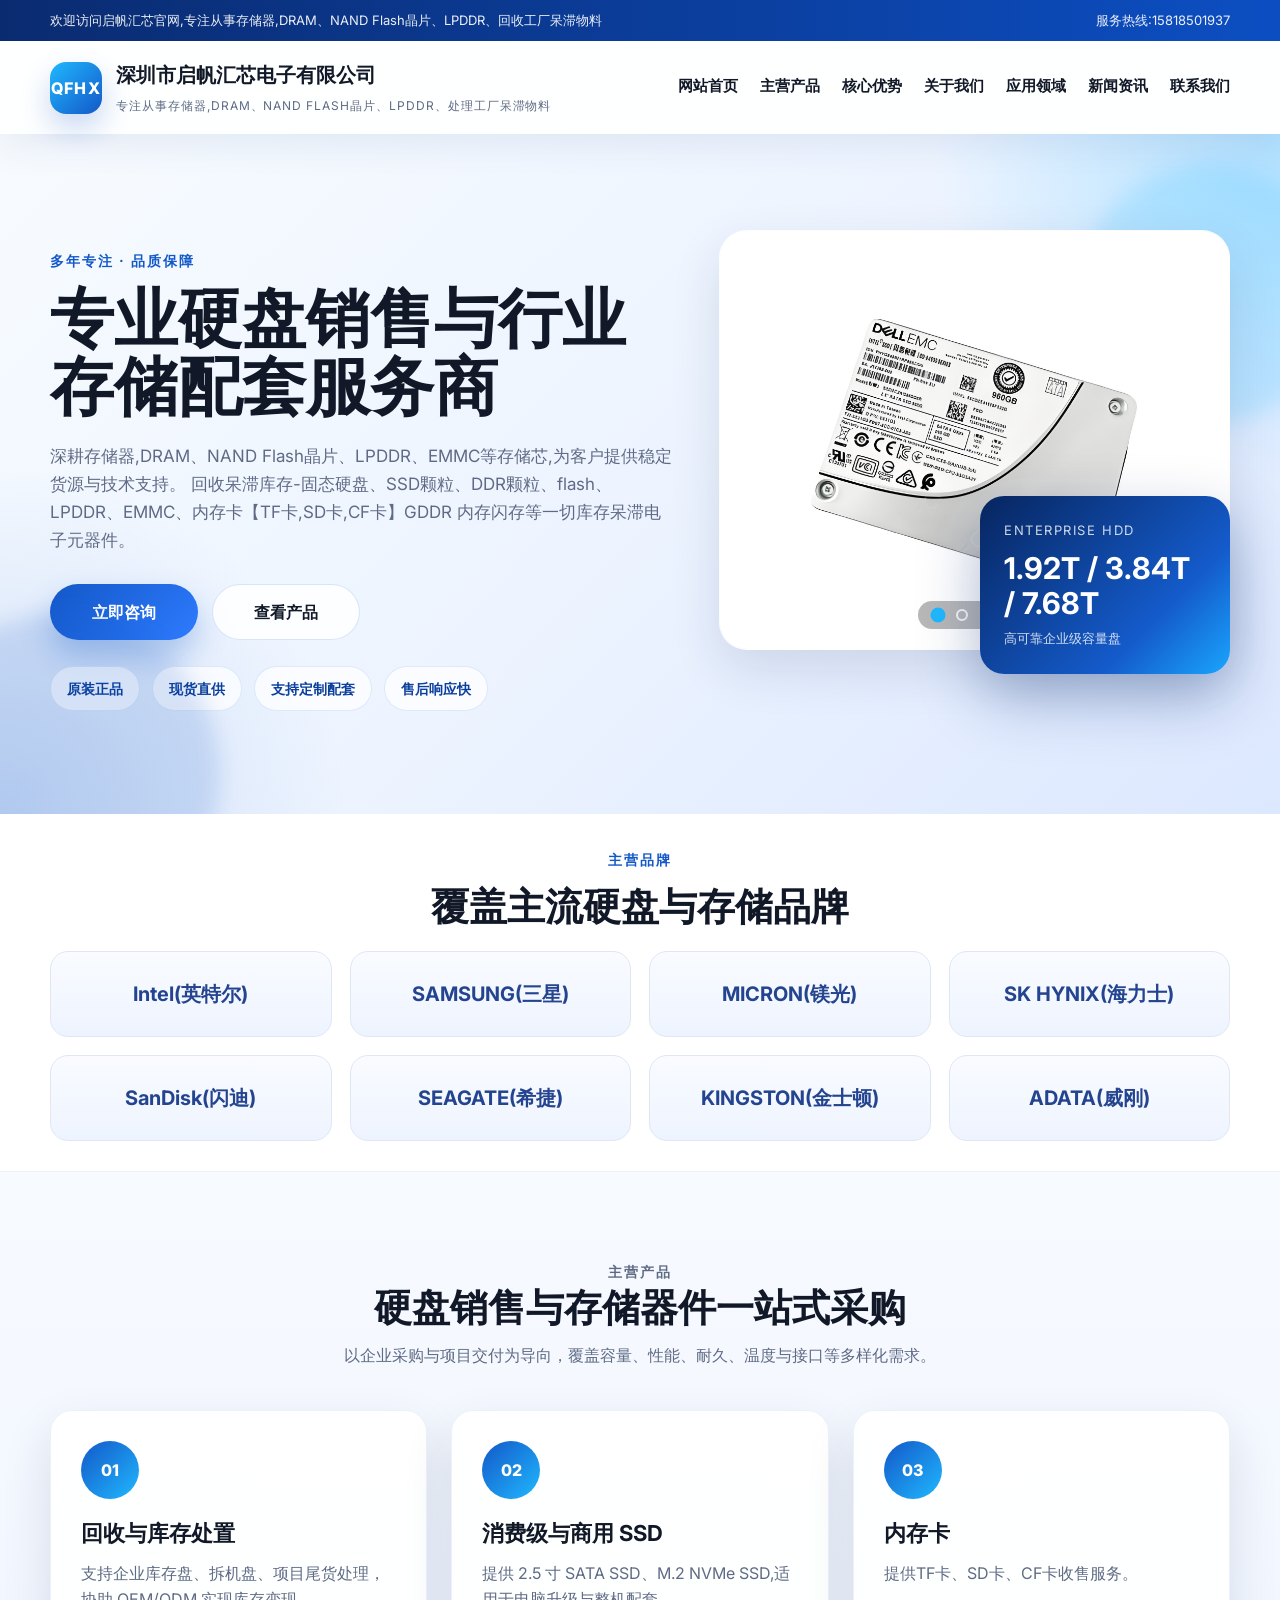
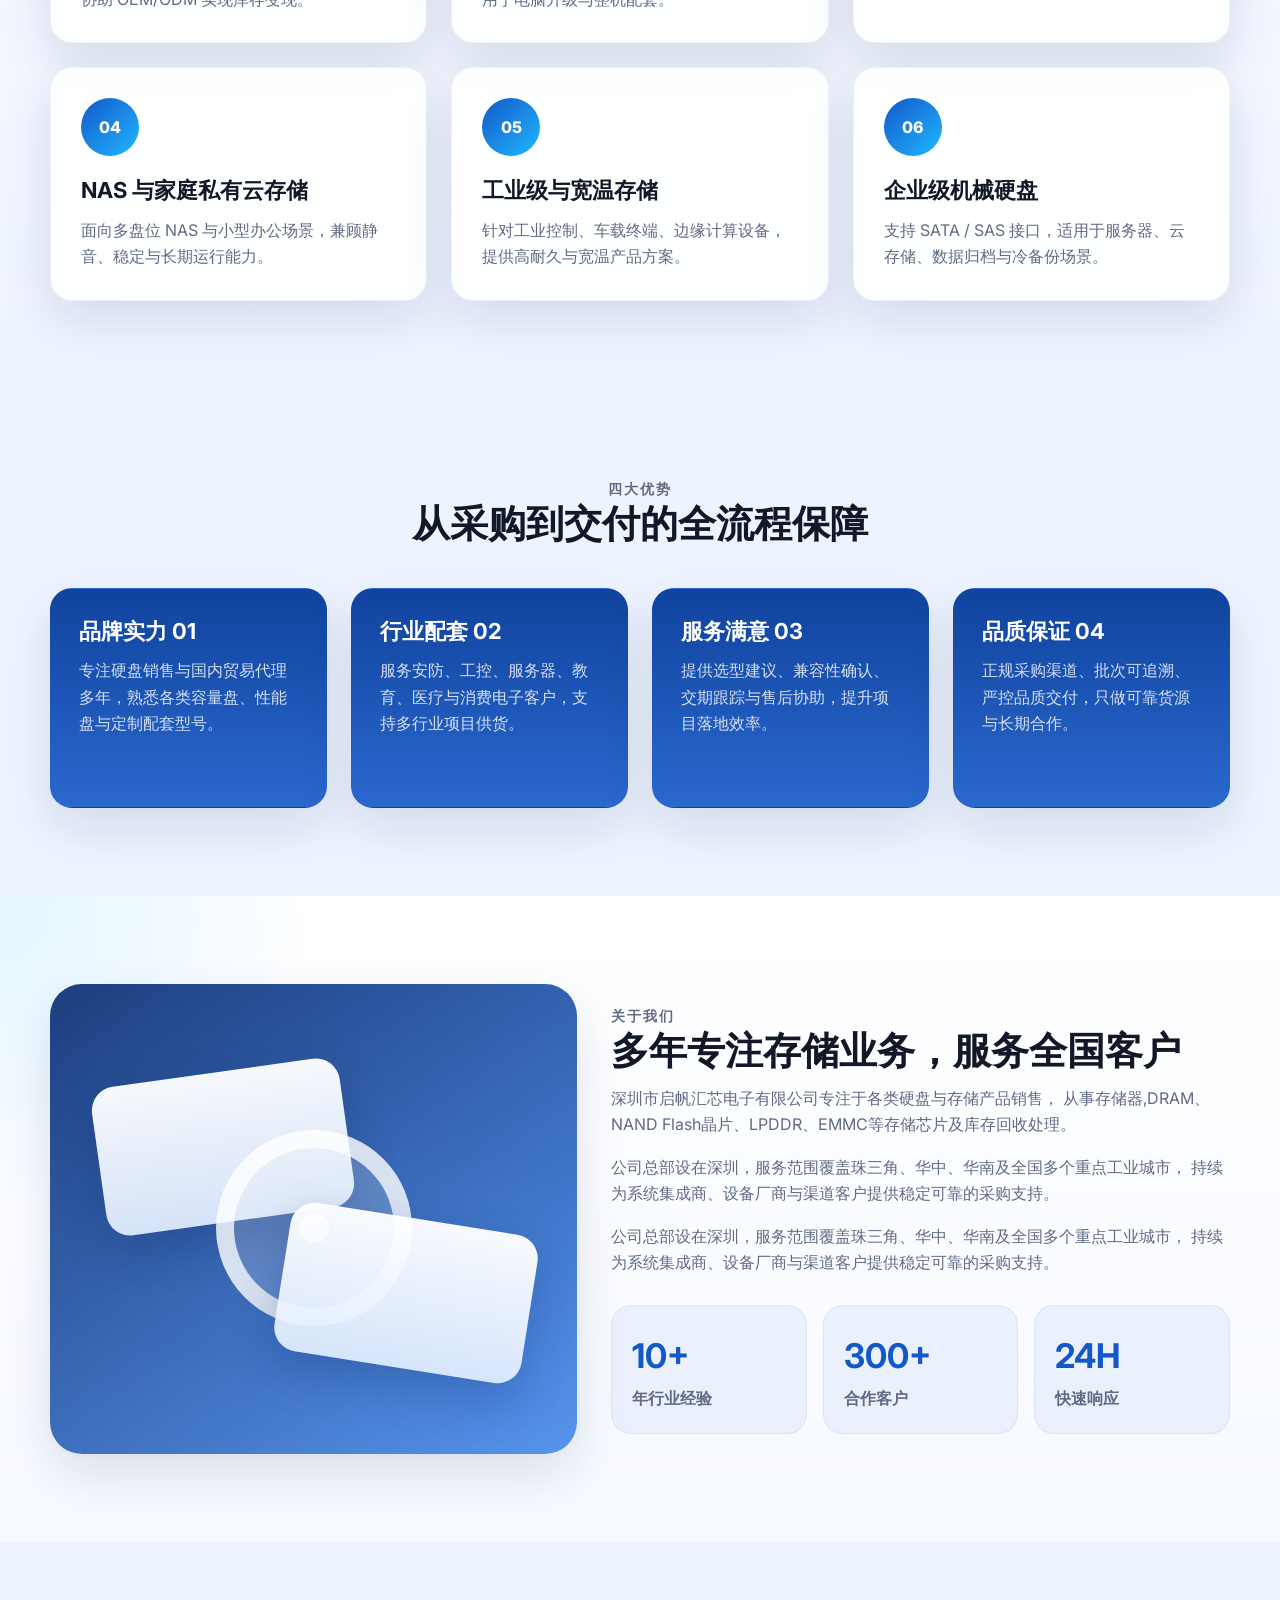
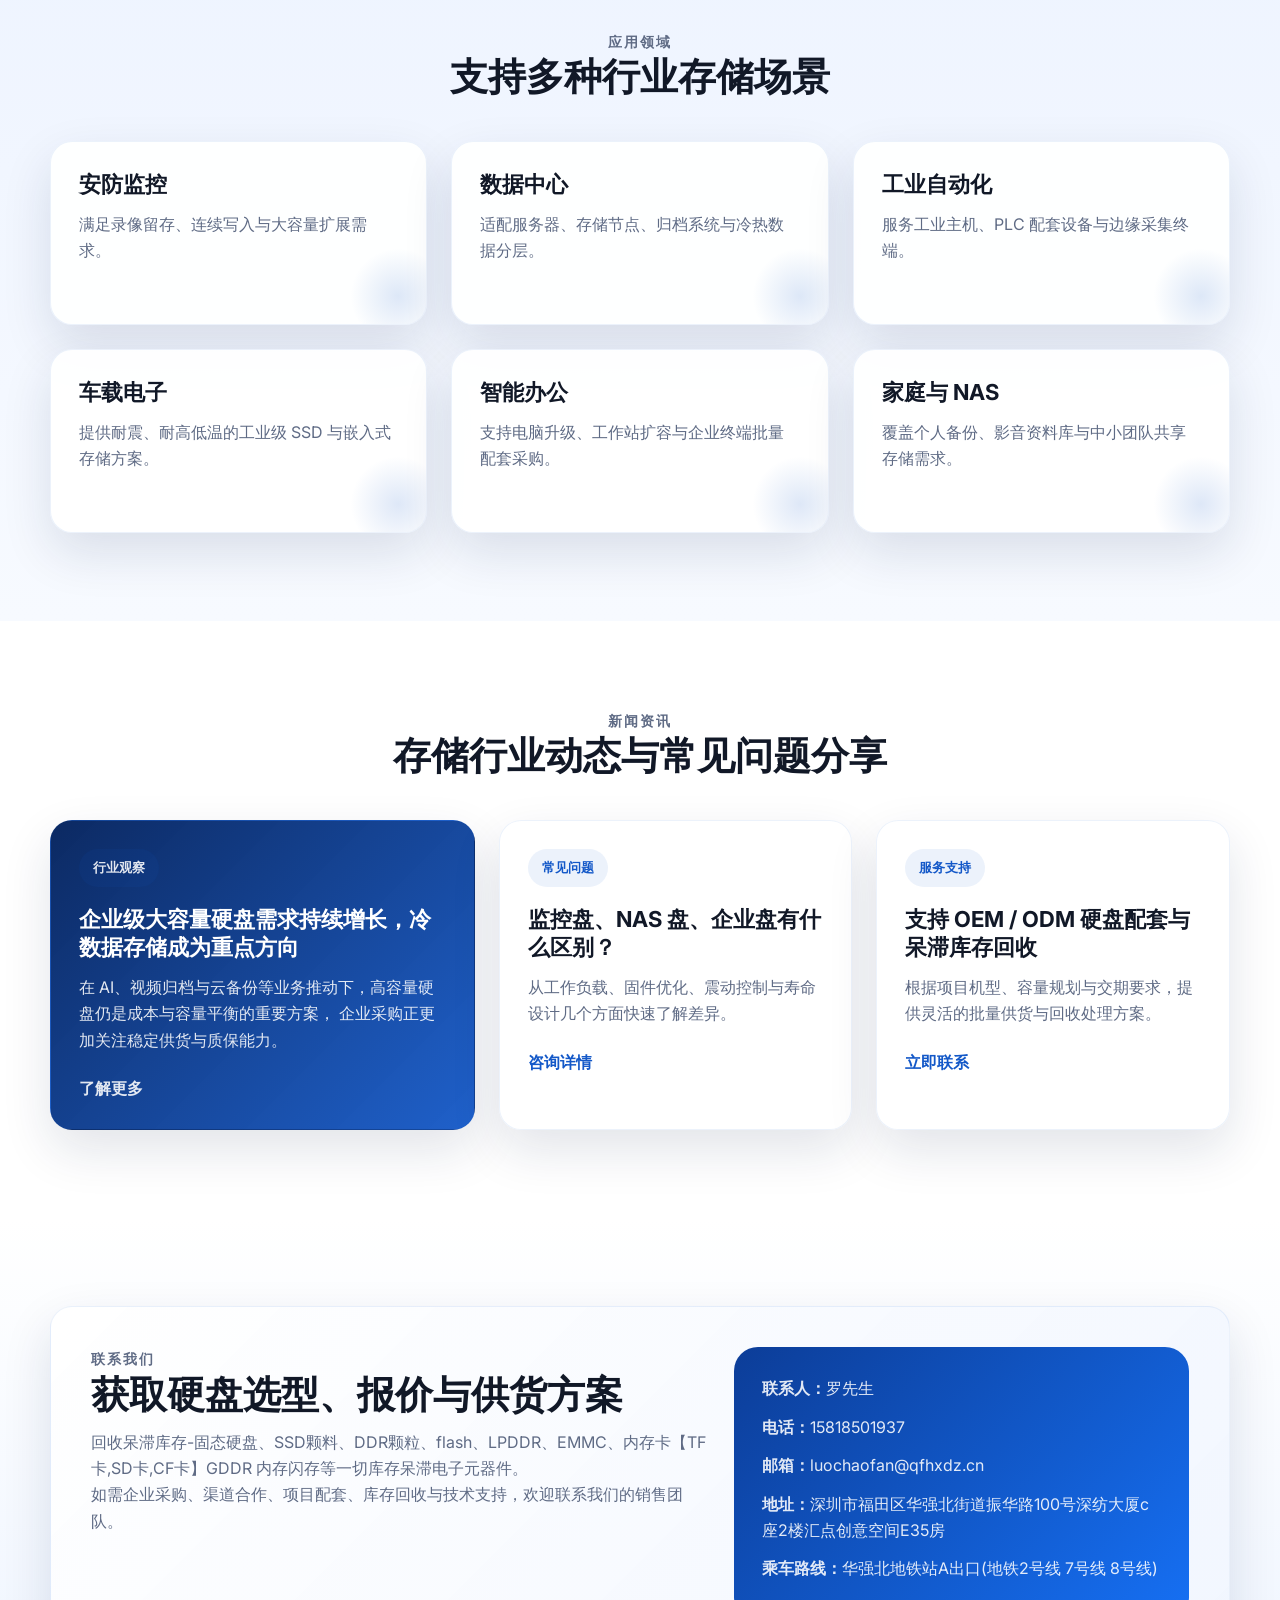
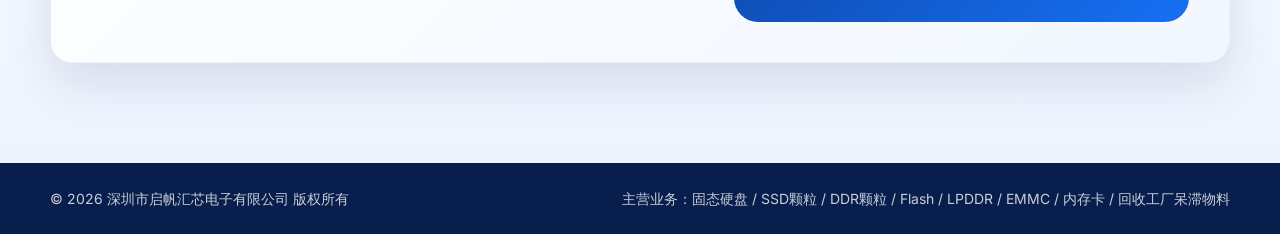
==== commit c5d78cf8: "Update index.html" ====
--- a/index.html
+++ b/index.html
@@ -315,7 +315,7 @@
         <div class="contact-details">
           <p><strong>联系人：</strong>罗先生</p>
           <p><strong>电话：</strong>15818501937</p>
-          <p><strong>邮箱：</strong>1204064835@qq.com</p>
+          <p><strong>邮箱：</strong>luochaofan@qfhxdz.cn</p>
           <p><strong>地址：</strong>深圳市福田区华强北街道振华路100号深纺大厦c座2楼汇点创意空间E35房</p>
           <p><strong>乘车路线：</strong>华强北地铁站A出口(地铁2号线 7号线 8号线)</p>
         </div>
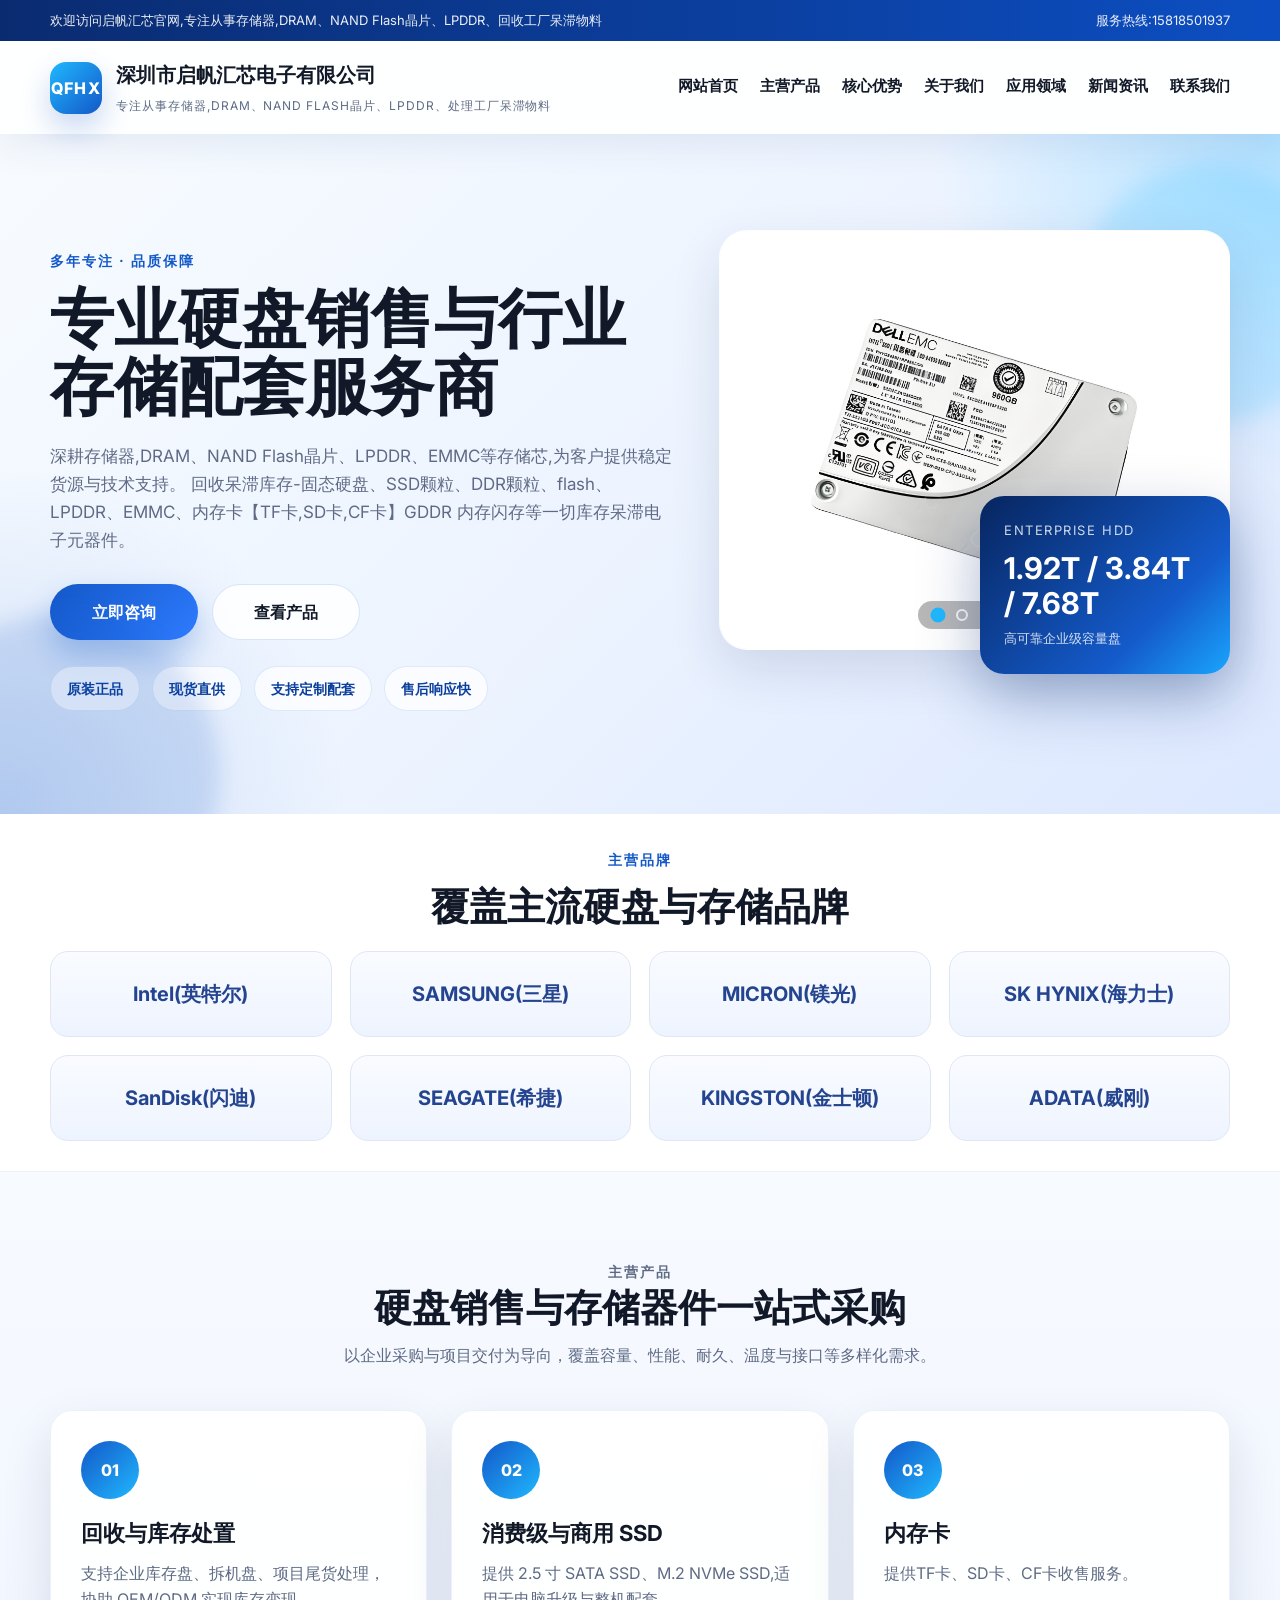
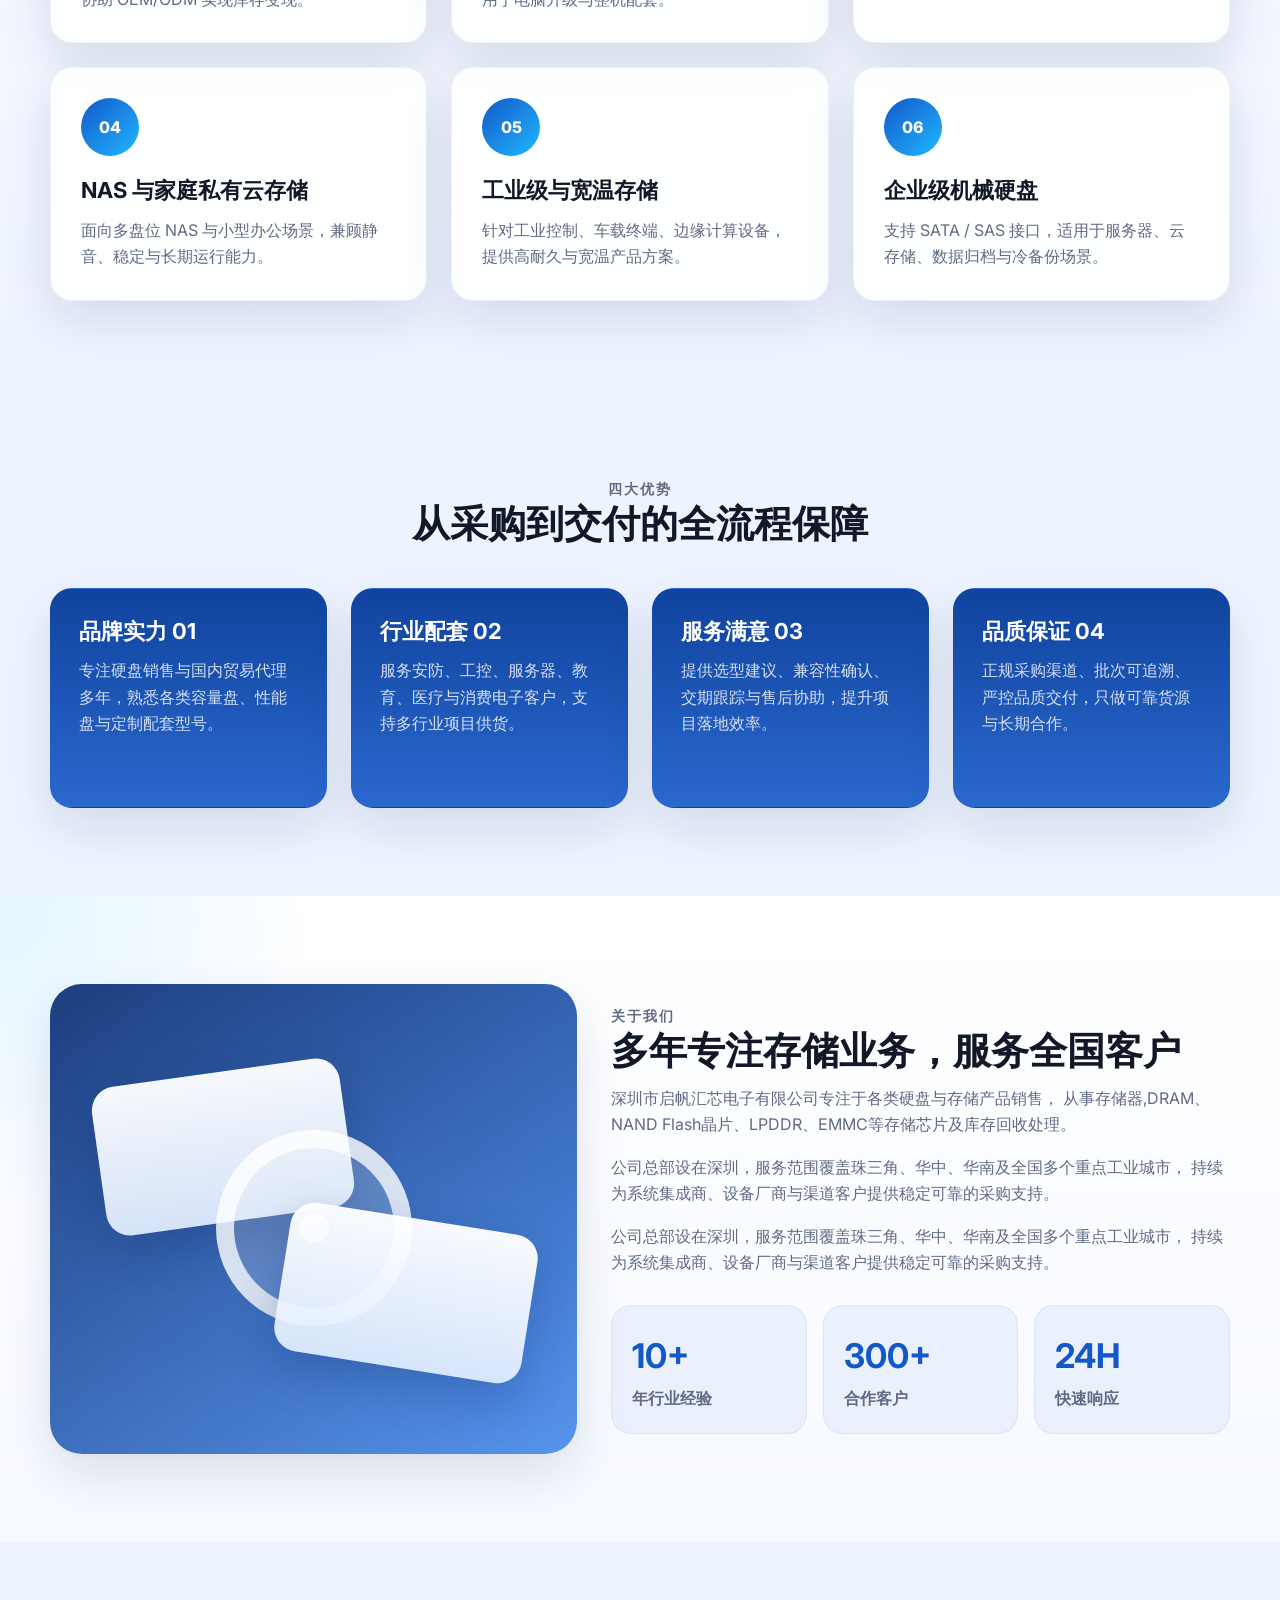
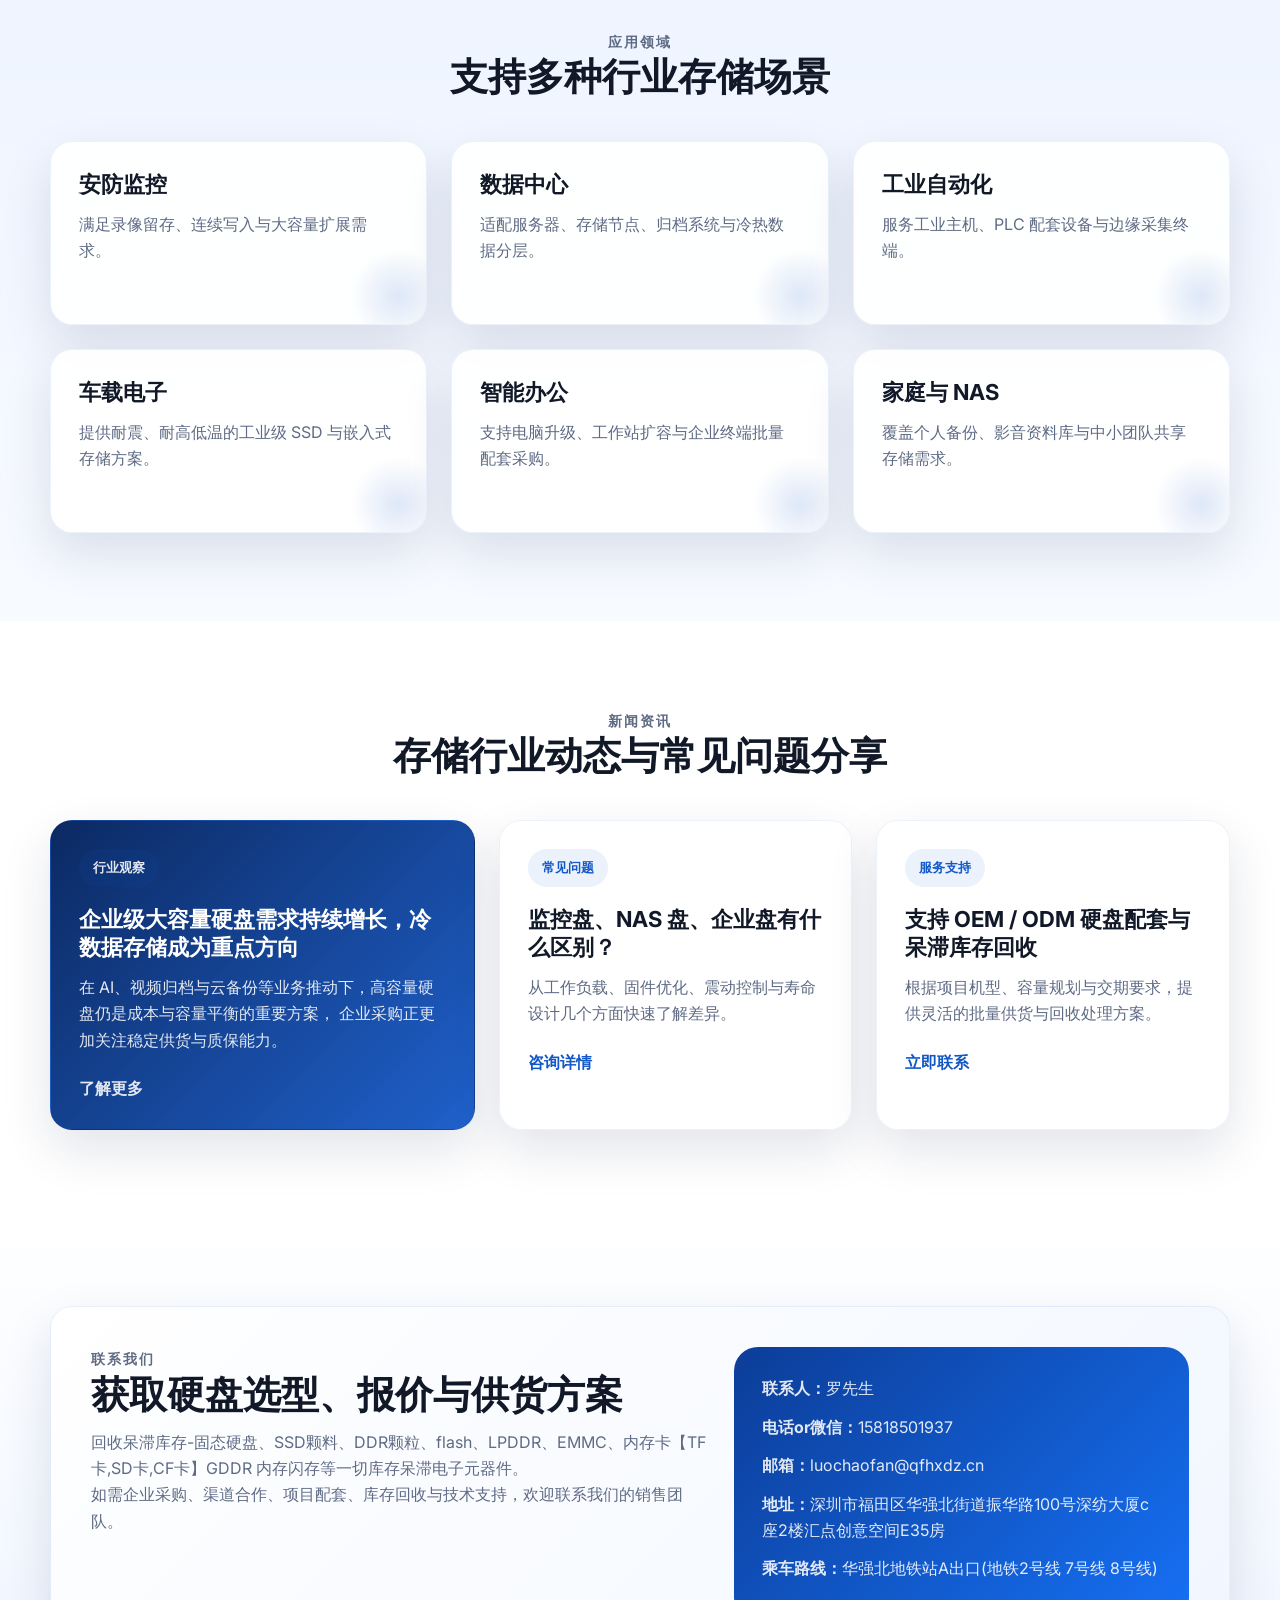
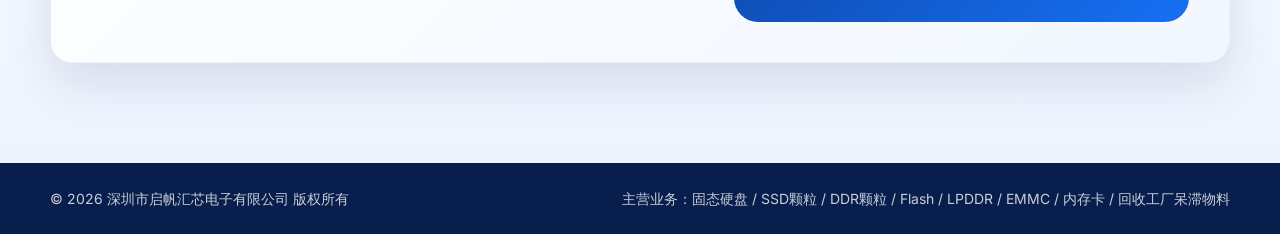
==== commit b8ab5d19: "Update index.html" ====
--- a/index.html
+++ b/index.html
@@ -314,7 +314,7 @@
         </div>
         <div class="contact-details">
           <p><strong>联系人：</strong>罗先生</p>
-          <p><strong>电话：</strong>15818501937</p>
+          <p><strong>电话or微信：</strong>15818501937</p>
           <p><strong>邮箱：</strong>luochaofan@qfhxdz.cn</p>
           <p><strong>地址：</strong>深圳市福田区华强北街道振华路100号深纺大厦c座2楼汇点创意空间E35房</p>
           <p><strong>乘车路线：</strong>华强北地铁站A出口(地铁2号线 7号线 8号线)</p>
